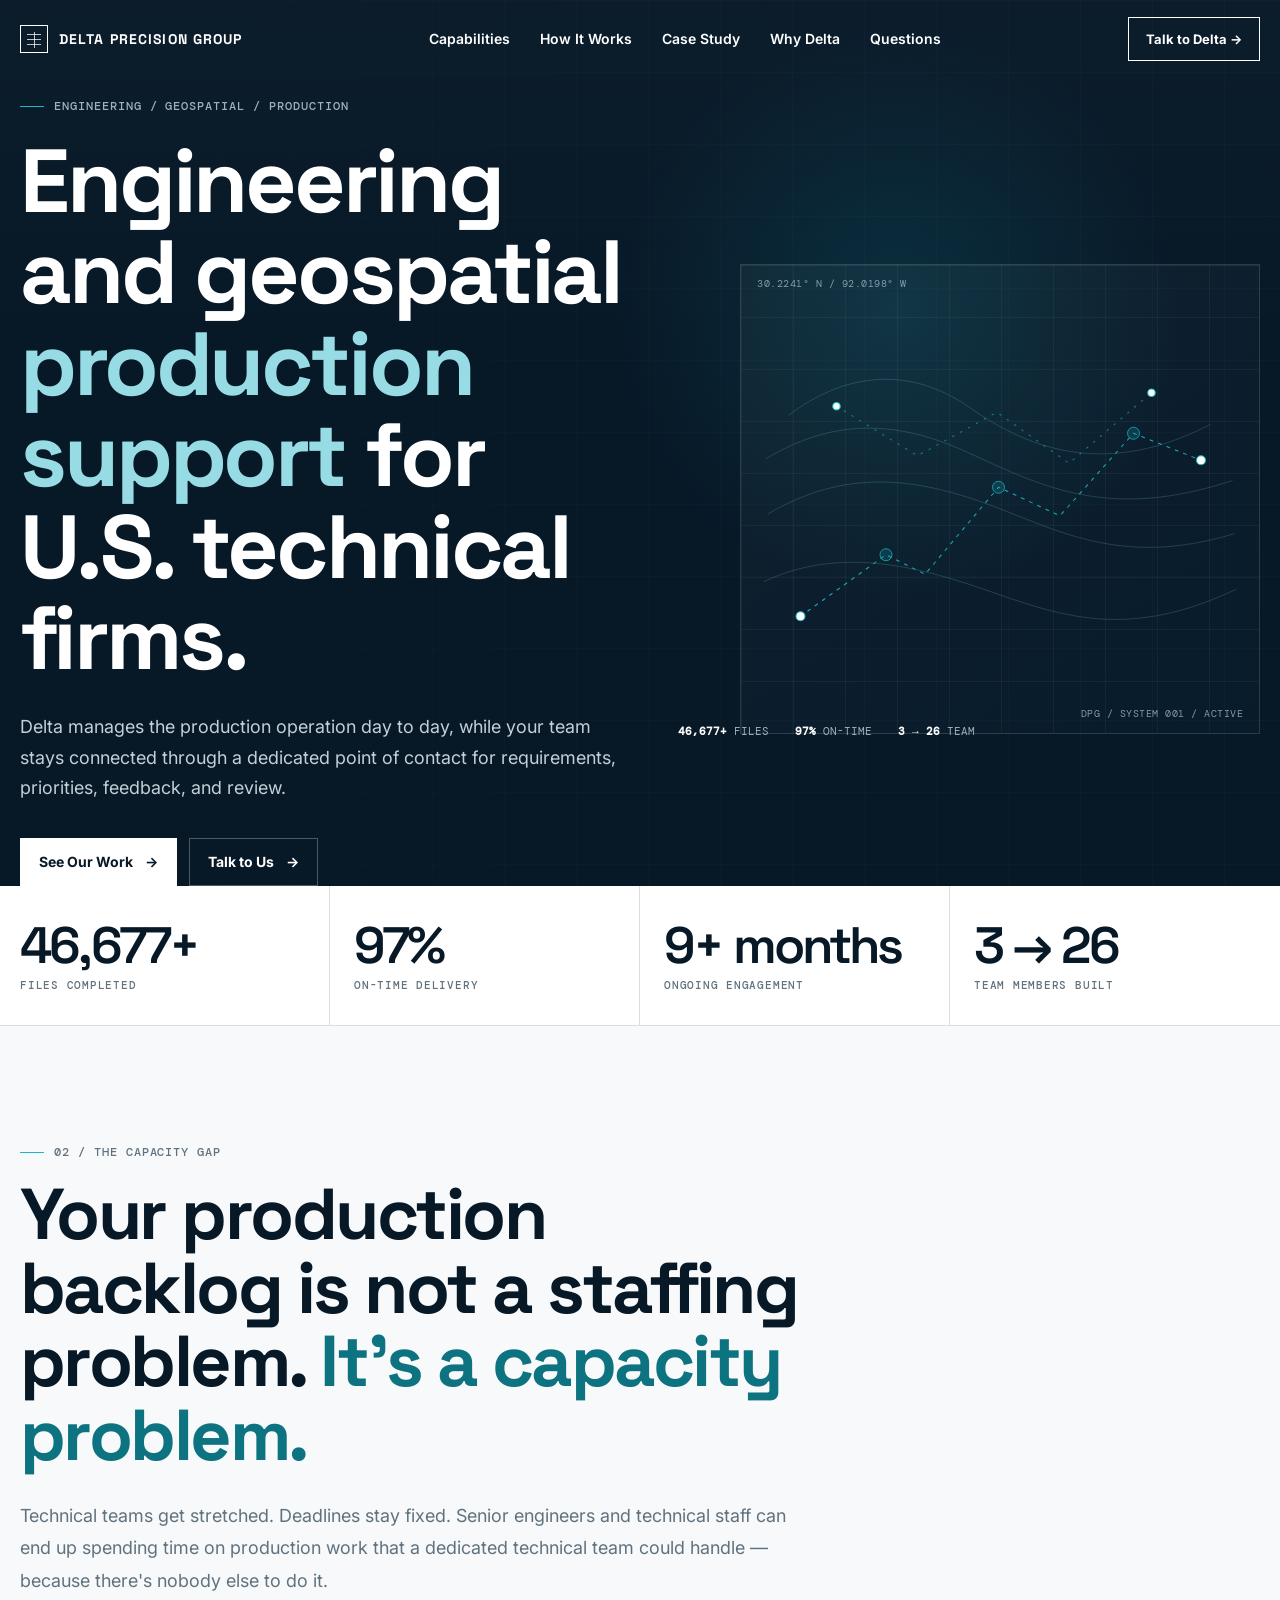
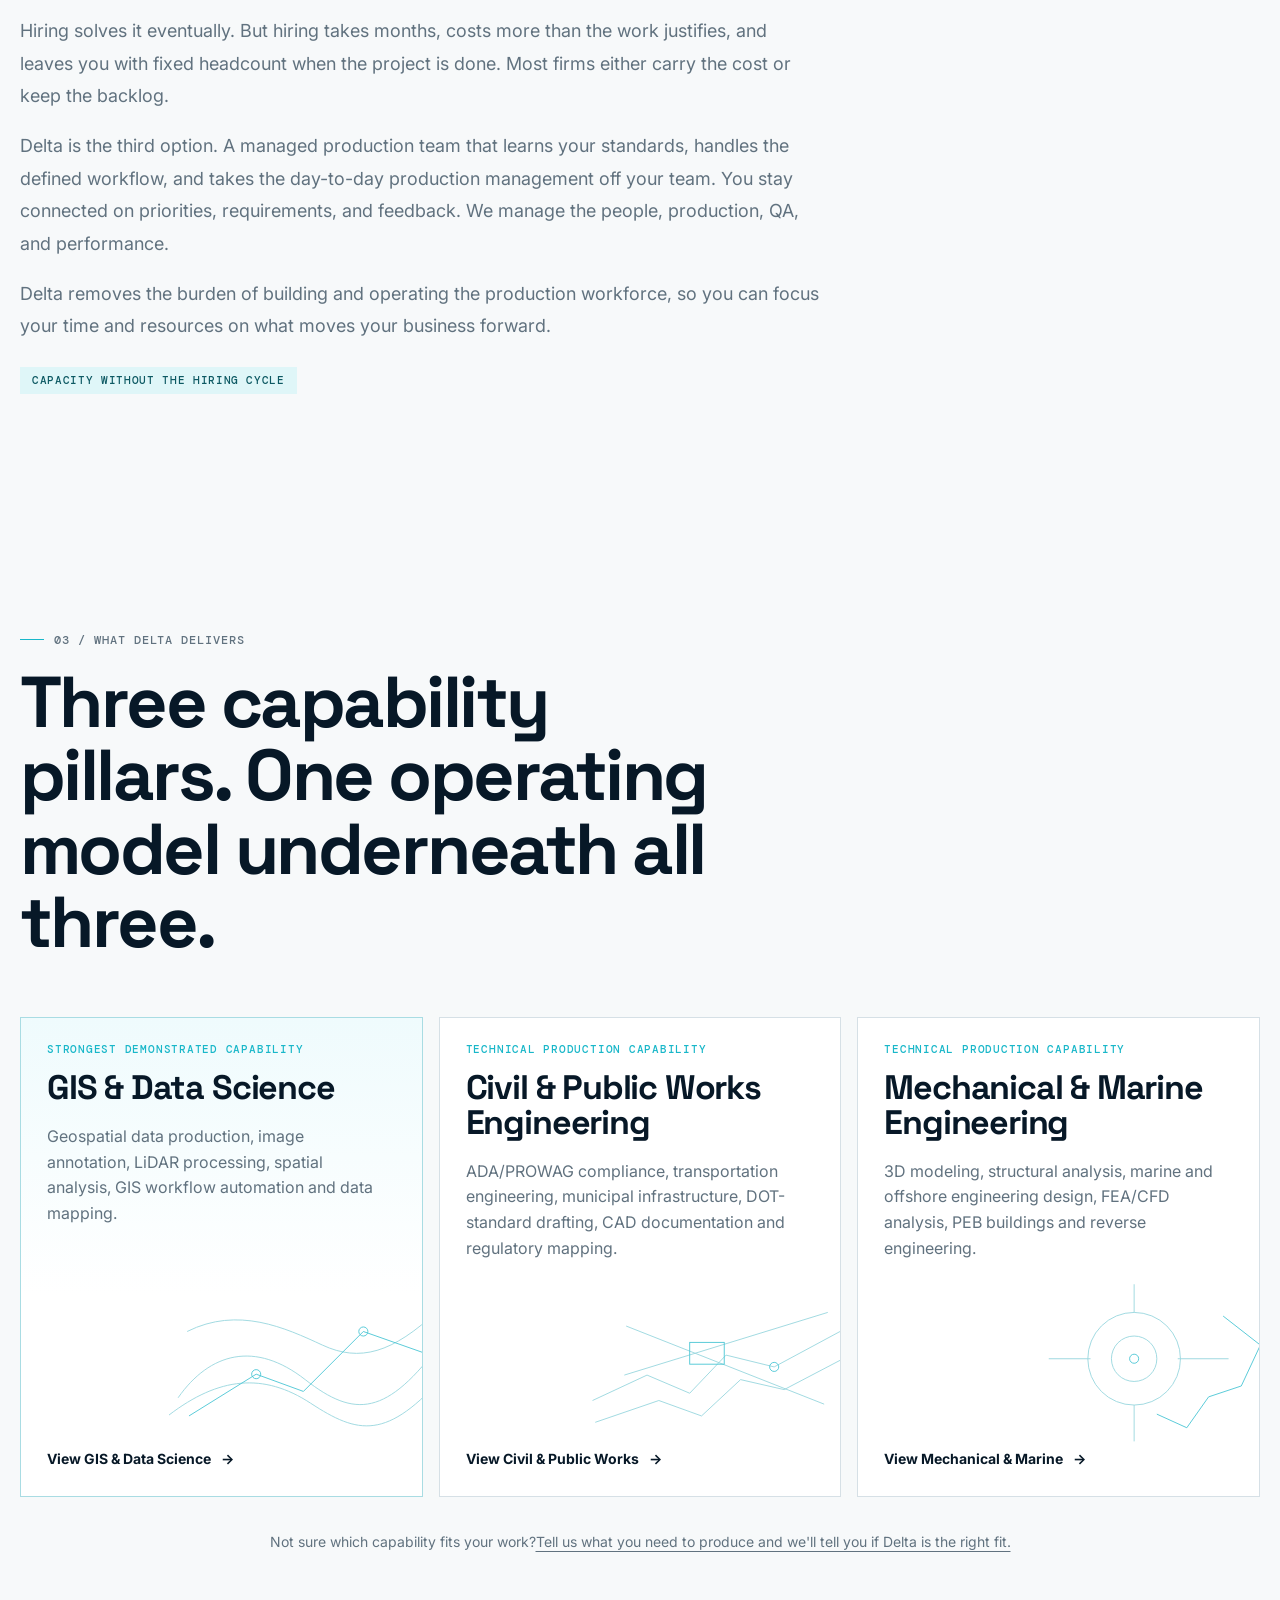
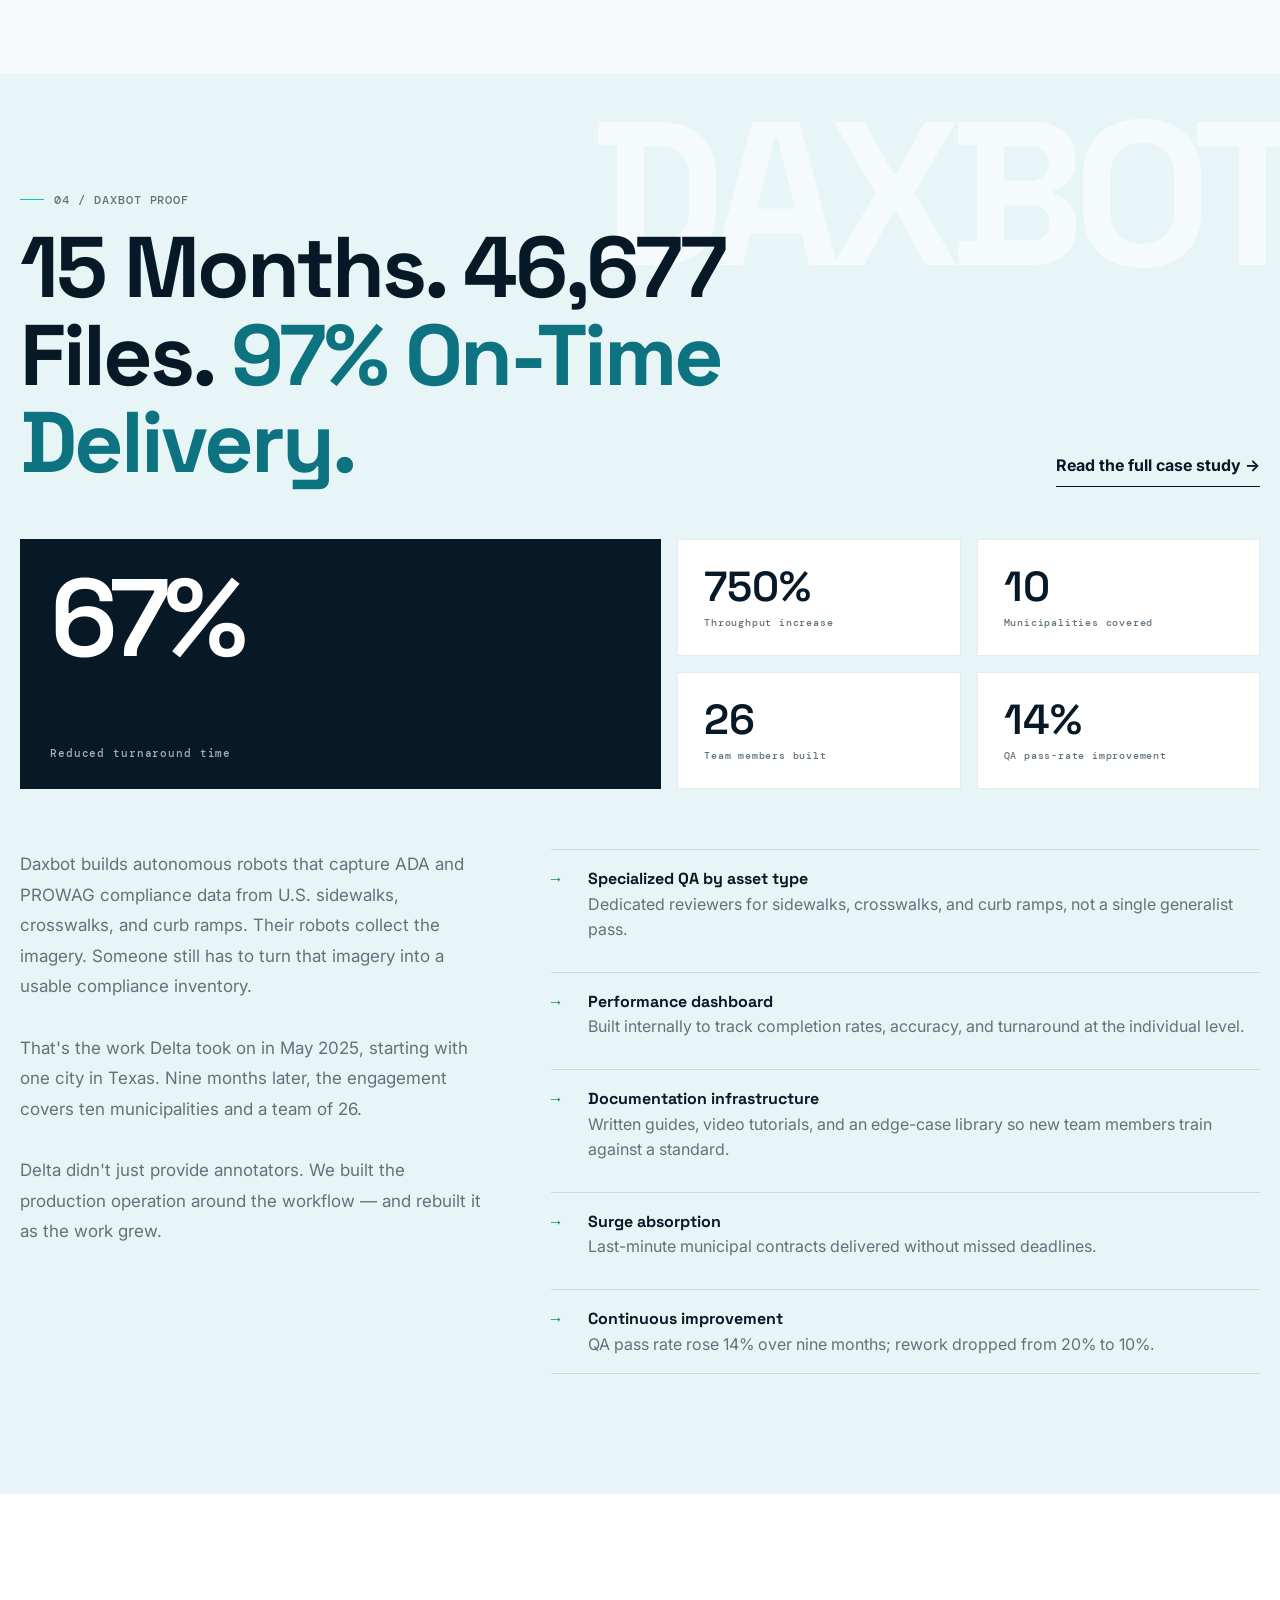
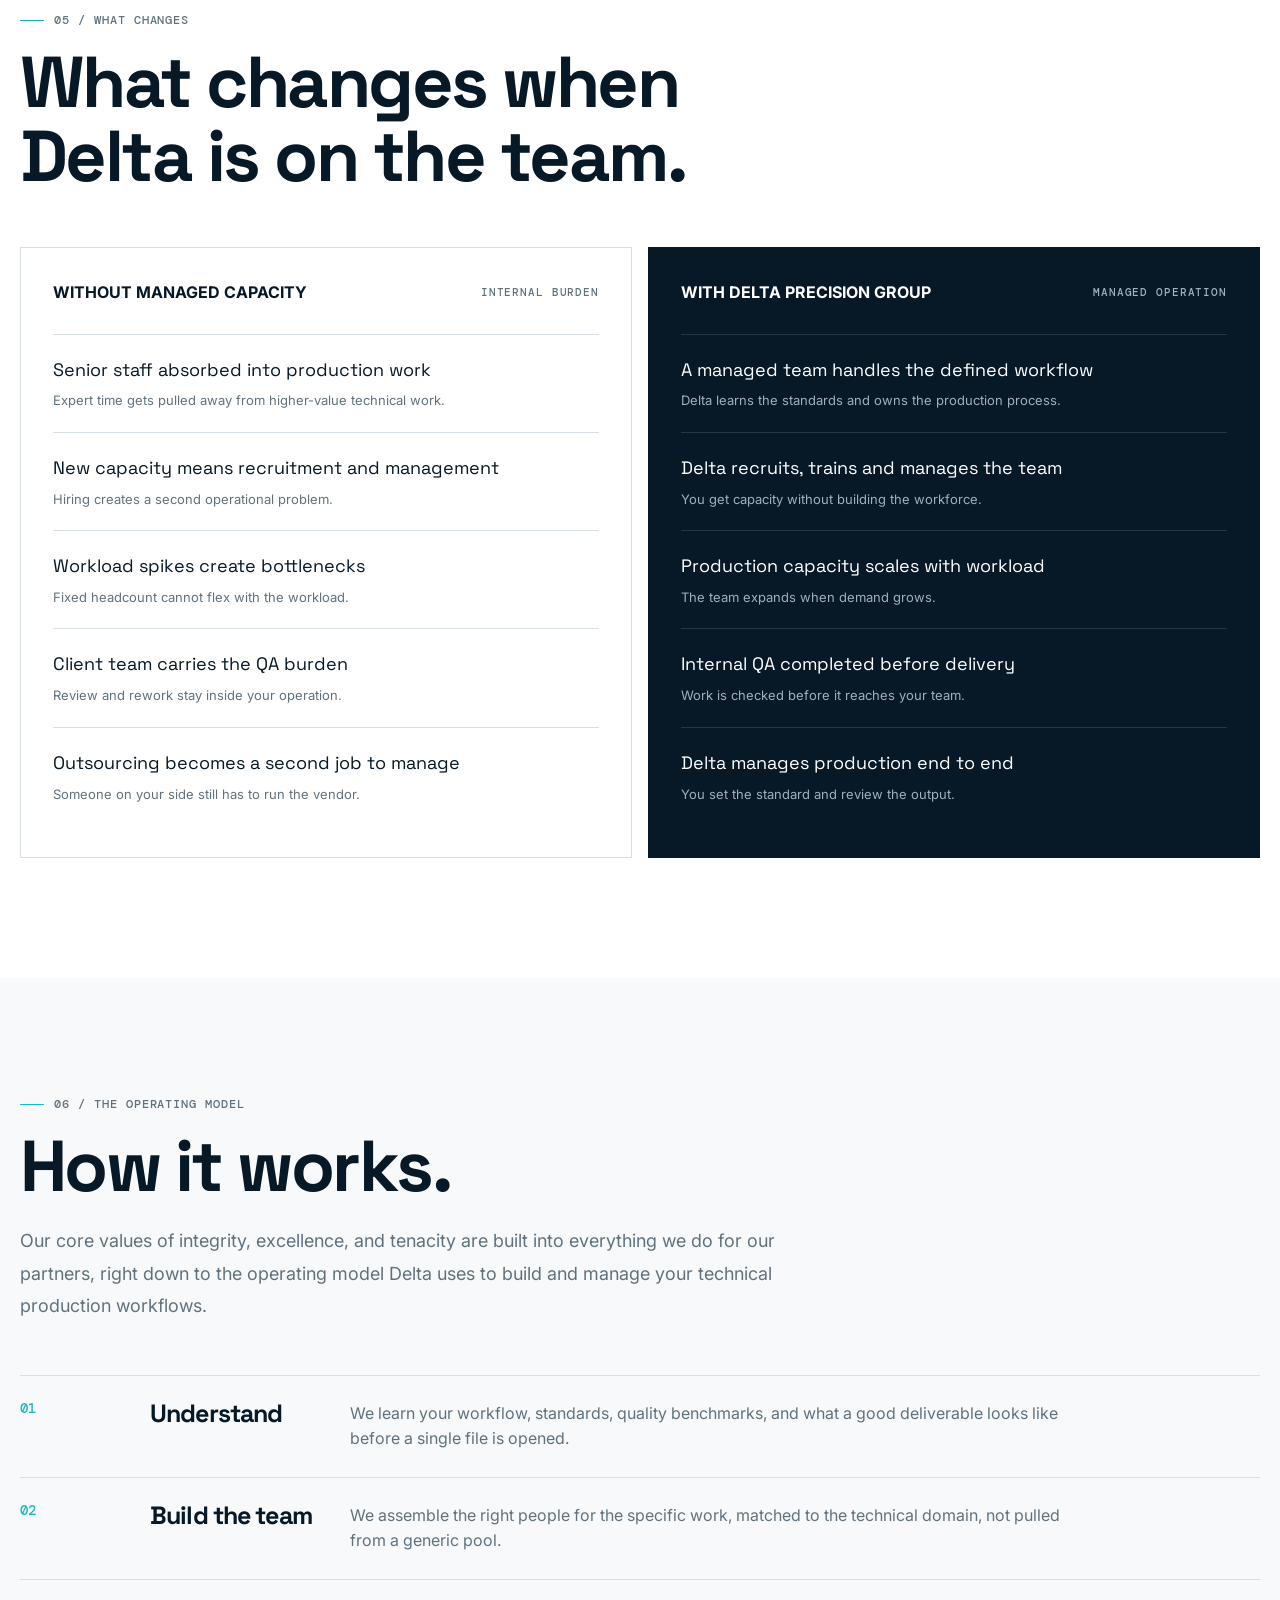
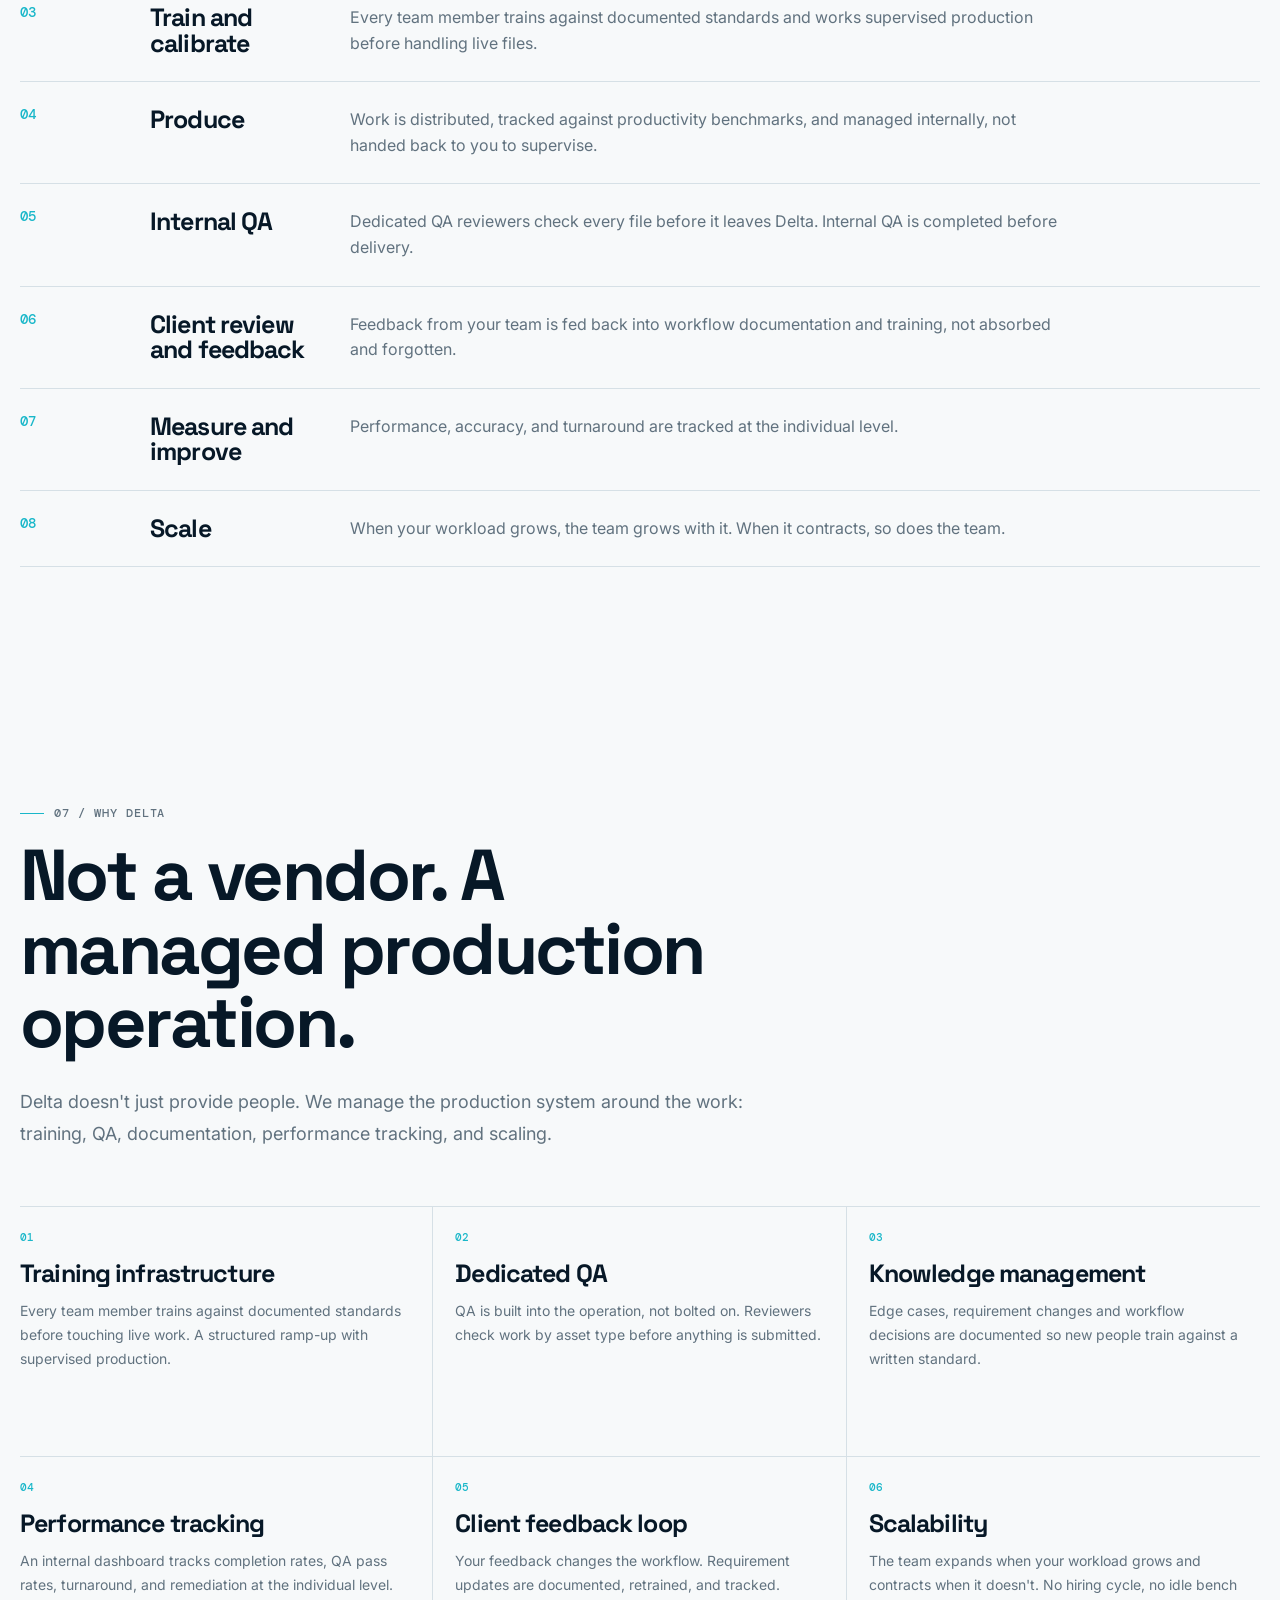
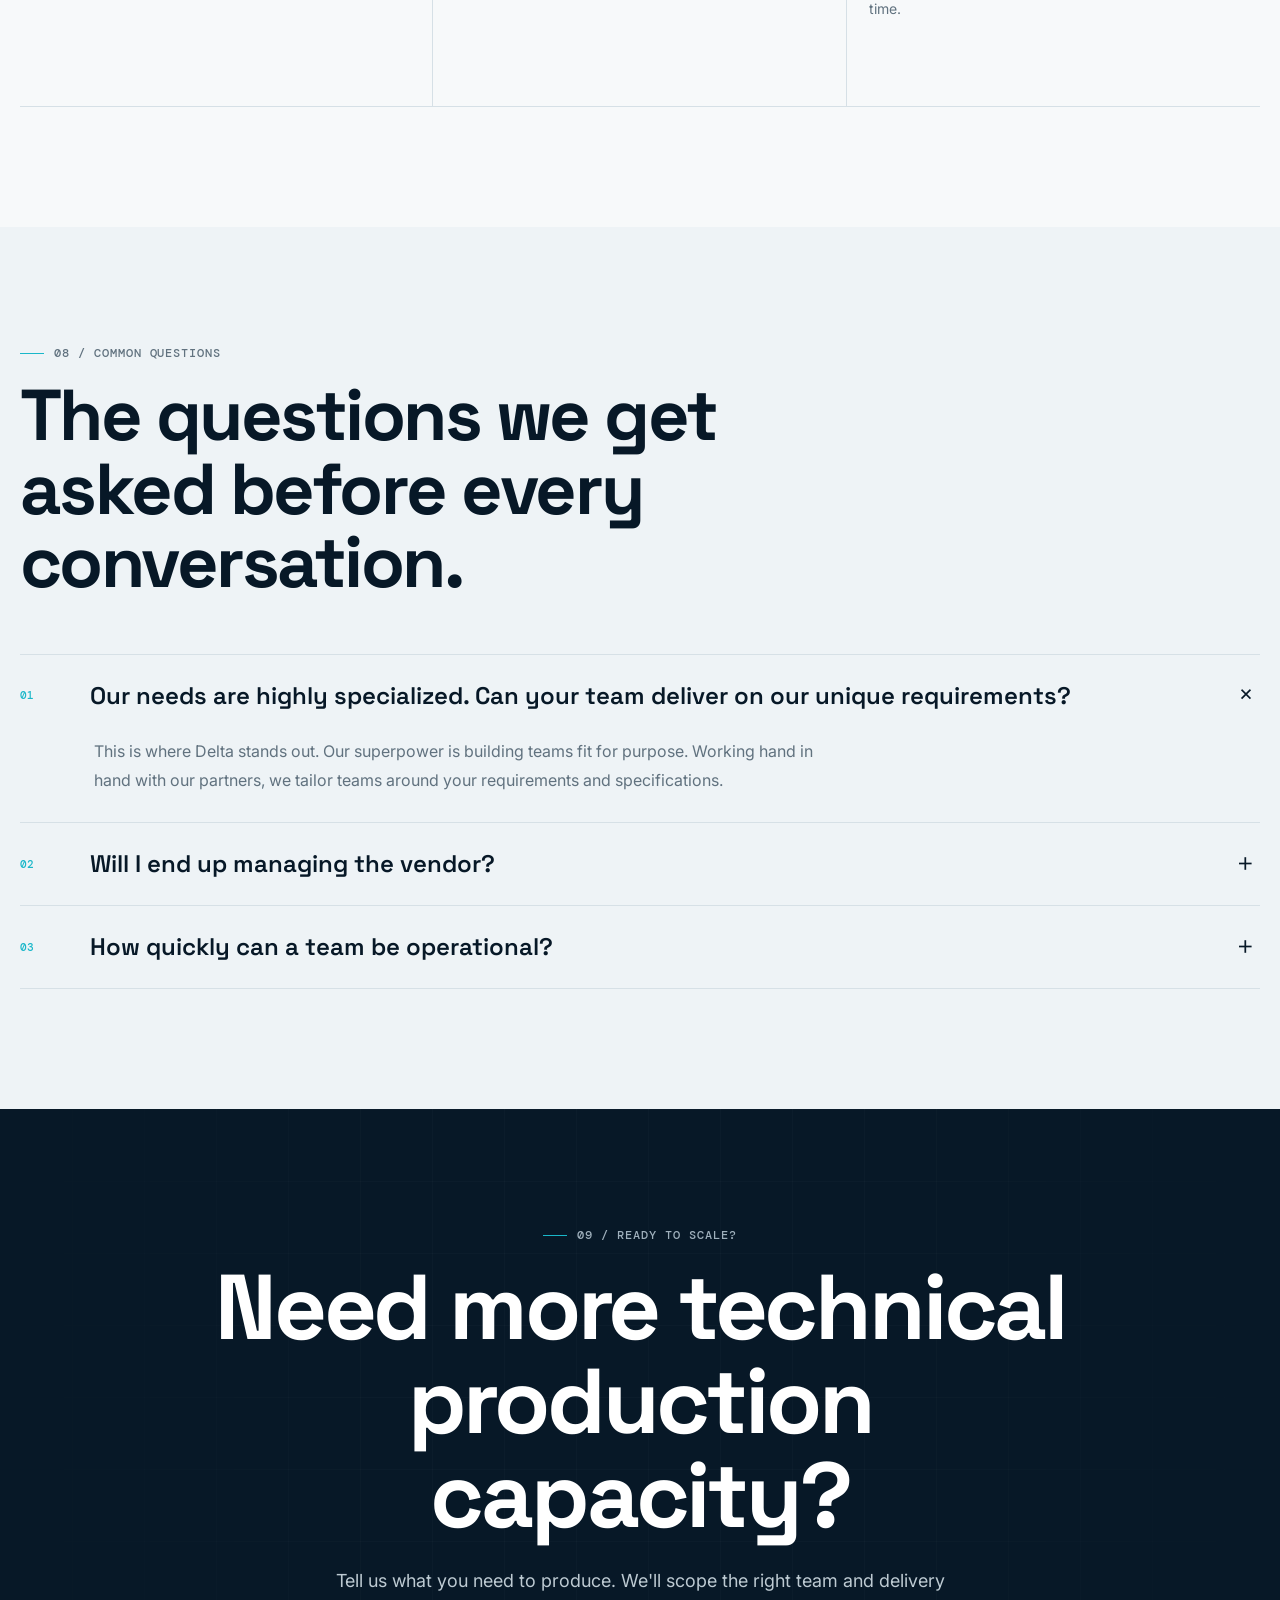
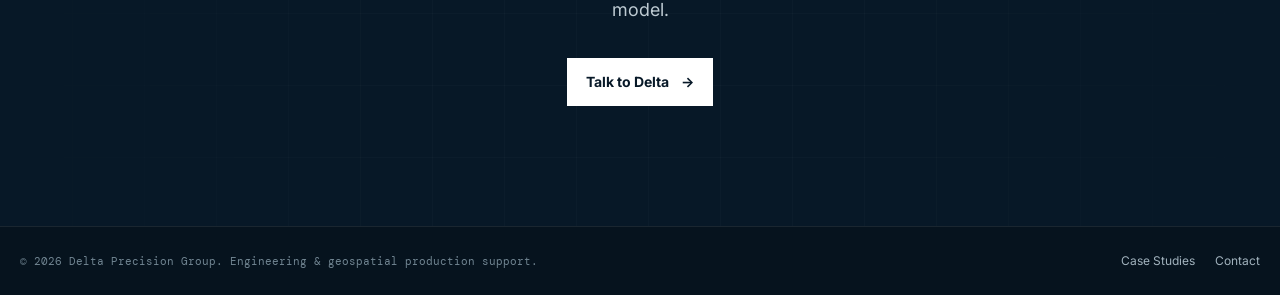
==== mockup3.html @ 3ed2634c "Rename mockup3 to mockup3.html" ====
<!DOCTYPE html>
<html lang="en">
<head>
  <meta charset="UTF-8" />
  <meta name="viewport" content="width=device-width, initial-scale=1.0" />
  <meta name="description" content="Delta Precision Group provides engineering and geospatial production support for U.S. technical firms." />
  <meta name="theme-color" content="#071827" />
  <title>Delta Precision Group | Engineering & Geospatial Production Support</title>

  <link rel="preconnect" href="https://fonts.googleapis.com" />
  <link rel="preconnect" href="https://fonts.gstatic.com" crossorigin />
  <link href="https://fonts.googleapis.com/css2?family=DM+Mono:wght@400;500&family=Inter:wght@400;500;600;700&family=Space+Grotesk:wght@500;600;700&display=swap" rel="stylesheet" />

  <style>
    :root{
      --ink:#071827;
      --ink-2:#0c2435;
      --paper:#f7f9fa;
      --mist:#eef3f6;
      --line:#d6e0e6;
      --muted:#61727f;
      --cyan:#19b7c9;
      --cyan-soft:#dff6f8;
      --orange:#e68a45;
      --white:#fff;
      --radius:18px;
      --max:1240px;
      --shadow:0 18px 45px rgba(7,24,39,.08);
    }

    *{box-sizing:border-box}
    html{scroll-behavior:smooth}
    body{
      margin:0;
      color:var(--ink);
      background:var(--paper);
      font-family:Inter,system-ui,sans-serif;
      line-height:1.6;
      -webkit-font-smoothing:antialiased;
    }
    a{color:inherit}
    img,svg{max-width:100%;display:block}
    button,a{font:inherit}
    :focus-visible{outline:2px solid var(--cyan);outline-offset:4px}

    .container{width:min(calc(100% - 40px), var(--max));margin-inline:auto}
    .eyebrow{
      display:flex;
      align-items:center;
      gap:10px;
      color:var(--muted);
      font:500 12px/1 "DM Mono",monospace;
      text-transform:uppercase;
      letter-spacing:.08em;
    }
    .eyebrow::before{
      content:"";
      width:24px;height:1px;background:var(--cyan);
    }
    h1,h2,h3,h4{
      margin:0;
      font-family:"Space Grotesk",Inter,sans-serif;
      letter-spacing:-.035em;
      line-height:1.02;
    }
    p{margin:0;color:var(--muted)}
    .mono{font-family:"DM Mono",monospace}

    /* NAV */
    .site-nav{
      position:fixed; inset:0 0 auto 0;
      z-index:50;
      transition:.3s ease;
      border-bottom:1px solid transparent;
      color:#fff;
    }
    .site-nav.scrolled{
      color:var(--ink);
      background:rgba(247,249,250,.86);
      backdrop-filter:blur(14px);
      border-color:rgba(214,224,230,.9);
    }
    .nav-inner{height:78px;display:flex;align-items:center;justify-content:space-between}
    .brand{
      display:flex;align-items:center;gap:11px;
      text-decoration:none;
      font:700 14px/1 "Space Grotesk",sans-serif;
      letter-spacing:.08em;
    }
    .brand-mark{
      width:28px;height:28px;border:1px solid currentColor;position:relative;overflow:hidden;
    }
    .brand-mark::before,.brand-mark::after{
      content:"";position:absolute;background:currentColor;opacity:.75;
    }
    .brand-mark::before{width:14px;height:1px;left:6px;top:8px;box-shadow:0 5px 0 currentColor,0 10px 0 currentColor}
    .brand-mark::after{width:1px;height:16px;left:13px;top:6px}
    .nav-links{display:flex;align-items:center;gap:30px}
    .nav-links a{
      text-decoration:none;font-size:14px;font-weight:600;color:inherit;position:relative;
    }
    .nav-links a::after{
      content:"";position:absolute;left:0;right:100%;bottom:-7px;height:1px;background:var(--cyan);transition:.25s ease;
    }
    .nav-links a:hover::after{right:0}
    .nav-cta{
      padding:11px 17px;border:1px solid currentColor;text-decoration:none;
      font-size:13px;font-weight:700;transition:.25s ease;
    }
    .nav-cta:hover{background:var(--ink);color:#fff;border-color:var(--ink)}
    .site-nav:not(.scrolled) .nav-cta:hover{background:#fff;color:var(--ink);border-color:#fff}
    .nav-toggle{display:none;background:none;border:0;color:inherit}

    /* HERO */
    .hero{
      position:relative;overflow:hidden;
      min-height:820px;
      background:var(--ink);
      color:#fff;
      display:flex;align-items:center;
    }
    .hero::before{
      content:"";
      position:absolute;inset:0;
      background:
        radial-gradient(circle at 70% 35%, rgba(25,183,201,.14), transparent 27%),
        linear-gradient(180deg,rgba(255,255,255,.02),transparent 40%);
      pointer-events:none;
    }
    .hero-grid{
      position:absolute;inset:0;
      background-image:
        linear-gradient(rgba(255,255,255,.045) 1px, transparent 1px),
        linear-gradient(90deg,rgba(255,255,255,.045) 1px, transparent 1px);
      background-size:72px 72px;
      mask-image:linear-gradient(to right, transparent 0, rgba(0,0,0,.85) 48%, #000 100%);
      opacity:.42;
    }
    .hero-inner{
      position:relative;z-index:2;
      display:grid;grid-template-columns:1.03fr .97fr;
      gap:40px;align-items:center;
      padding-top:100px;
    }
    .hero-copy{max-width:740px}
    .hero .eyebrow{color:#9fb0bc}
    .hero h1{
      margin-top:24px;
      font-size:clamp(52px,7vw,94px);
      max-width:780px;
    }
    .hero h1 span{color:#97dce4}
    .hero-sub{
      margin-top:28px;
      max-width:640px;
      color:#c3d0d8;
      font-size:18px;
      line-height:1.7;
    }
    .actions{display:flex;gap:12px;margin-top:34px;flex-wrap:wrap}
    .btn{
      display:inline-flex;align-items:center;gap:12px;
      min-height:48px;padding:0 18px;
      text-decoration:none;font-size:14px;font-weight:700;
      border:1px solid rgba(255,255,255,.28);
      transition:.25s ease;
    }
    .btn-primary{background:#fff;color:var(--ink);border-color:#fff}
    .btn-primary:hover{background:var(--cyan-soft);border-color:var(--cyan-soft)}
    .btn-secondary{color:#fff}
    .btn-secondary:hover{border-color:var(--cyan);color:#9fe6ec}
    .hero-visual{position:relative;min-height:520px}
    .hero-visual .panel{
      position:absolute;right:0;top:6%;width:min(100%,520px);height:470px;
      border:1px solid rgba(255,255,255,.13);
      background:linear-gradient(145deg,rgba(255,255,255,.035),rgba(25,183,201,.025));
      box-shadow:inset 0 1px 0 rgba(255,255,255,.04);
      overflow:hidden;
    }
    .hero-visual .panel::before{
      content:"";
      position:absolute;inset:0;
      background:
        linear-gradient(rgba(255,255,255,.045) 1px, transparent 1px),
        linear-gradient(90deg,rgba(255,255,255,.045) 1px, transparent 1px);
      background-size:52px 52px;
    }
    .coord{
      position:absolute;color:#8fa8b7;font:400 10px/1 "DM Mono",monospace;letter-spacing:.05em;
      opacity:.9;
    }
    .c1{left:16px;top:14px}.c2{right:16px;bottom:14px}
    .network{position:absolute;inset:54px 34px 40px}
    .network svg{width:100%;height:100%;overflow:visible}
    .network .route{
      stroke:var(--cyan);stroke-width:1.4;fill:none;stroke-linecap:round;stroke-linejoin:round;
      stroke-dasharray:4 8;opacity:.9;animation:dash 18s linear infinite;
    }
    .network .contour{stroke:rgba(150,223,229,.24);stroke-width:1;fill:none}
    .network .point{fill:#fff;stroke:var(--cyan);stroke-width:1.5}
    .network .pulse{fill:rgba(25,183,201,.18);stroke:var(--cyan);stroke-width:1;animation:pulse 3s infinite}
    .hero-meta{
      position:absolute;left:0;bottom:16px;
      display:flex;gap:26px;align-items:center;
      color:#9fb0bc;font:400 11px/1 "DM Mono",monospace;
    }
    .hero-meta strong{color:#fff}
    @keyframes dash{to{stroke-dashoffset:-220}}
    @keyframes pulse{0%,100%{r:7;opacity:.55}50%{r:15;opacity:.15}}

    /* STATS */
    .proof{background:#fff;border-bottom:1px solid var(--line)}
    .proof-grid{display:grid;grid-template-columns:repeat(4,1fr)}
    .stat{padding:34px 22px 34px 0;border-right:1px solid var(--line)}
    .stat+ .stat{padding-left:24px}
    .stat:last-child{border-right:0}
    .stat .value{font:600 clamp(36px,4vw,58px)/1 "Space Grotesk",sans-serif;letter-spacing:-.055em}
    .stat .label{margin-top:9px;font:500 11px/1 "DM Mono",monospace;color:var(--muted);letter-spacing:.07em;text-transform:uppercase}

    /* STANDARD SECTIONS */
    section.block{padding:120px 0}
    .section-head{max-width:780px}
    .section-head h2{font-size:clamp(44px,6vw,72px);margin-top:20px}
    .body-copy{max-width:800px;margin-top:28px;display:grid;gap:18px;font-size:18px;line-height:1.8}

    /* PROBLEM */
    .problem .accent{
      display:inline-block;margin-top:24px;
      padding:8px 12px;background:var(--cyan-soft);color:#0d5963;
      font:500 11px/1 "DM Mono",monospace;text-transform:uppercase;letter-spacing:.06em;
    }

    /* CAPABILITIES */
    .cap-head{display:flex;justify-content:space-between;gap:24px;align-items:end}
    .cap-head .section-head{max-width:740px}
    .cap-grid{display:grid;grid-template-columns:repeat(3,1fr);gap:16px;margin-top:58px}
    .cap-card{
      position:relative;min-height:480px;padding:26px;
      background:#fff;border:1px solid var(--line);
      display:flex;flex-direction:column;overflow:hidden;transition:.35s ease;
    }
    .cap-card::before{
      content:"";position:absolute;inset:auto 0 0 0;height:2px;background:transparent;transition:.3s ease;
    }
    .cap-card:hover{transform:translateY(-5px);box-shadow:var(--shadow);border-color:#c4d4dc}
    .cap-card:hover::before{background:var(--cyan)}
    .cap-card.featured{
      background:linear-gradient(180deg,#effbfd,#fff 58%);
      border-color:#a9dce3;
    }
    .card-kicker{font:500 11px/1 "DM Mono",monospace;color:var(--cyan);letter-spacing:.07em;text-transform:uppercase}
    .cap-card h3{font-size:34px;margin-top:16px;max-width:330px}
    .cap-card p{margin-top:18px;max-width:340px}
    .cap-link{margin-top:auto;display:inline-flex;gap:10px;align-items:center;text-decoration:none;font-weight:700;font-size:14px}
    .cap-link span{transition:.2s}.cap-link:hover span{transform:translateX(5px)}
    .cap-art{
      position:absolute;right:-20px;bottom:40px;width:68%;height:180px;opacity:.78;
    }
    .cap-art svg{width:100%;height:100%}
    .cap-art path,.cap-art line,.cap-art polyline,.cap-art rect,.cap-art circle{
      fill:none;stroke:#7cccd5;stroke-width:1;
    }
    .cap-art .solid{stroke:#19b7c9}
    .cap-foot{margin-top:34px;display:flex;justify-content:center;color:var(--muted);font-size:14px}
    .cap-foot a{text-decoration:underline;text-underline-offset:4px}

    /* CASE STUDY */
    .case{
      background:#e8f5f7;
      position:relative;overflow:hidden;
    }
    .case::after{
      content:"DAXBOT";
      position:absolute;right:-20px;top:18px;
      font:700 clamp(90px,16vw,240px)/1 "Space Grotesk",sans-serif;
      color:rgba(255,255,255,.58);
      letter-spacing:-.06em;pointer-events:none;
    }
    .case-inner{position:relative;z-index:1}
    .case-top{display:flex;justify-content:space-between;gap:36px;align-items:end}
    .case-title{max-width:860px}
    .case-title h2{font-size:clamp(48px,7vw,86px);margin-top:18px}
    .case-title h2 span{color:#0e7380}
    .case-link{
      flex:0 0 auto;text-decoration:none;font-weight:700;
      border-bottom:1px solid var(--ink);padding-bottom:7px;
    }
    .metrics{display:grid;grid-template-columns:1.1fr 1fr;gap:16px;margin-top:52px}
    .metric-large{
      padding:30px;background:var(--ink);color:#fff;min-height:250px;
      display:flex;flex-direction:column;justify-content:space-between;
    }
    .metric-large .number{font:600 clamp(64px,9vw,110px)/.9 "Space Grotesk",sans-serif;letter-spacing:-.06em}
    .metric-large .label{font:500 11px/1 "DM Mono",monospace;color:#9fb0bc;letter-spacing:.08em}
    .metric-side{display:grid;grid-template-columns:1fr 1fr;gap:16px}
    .small-metric{
      background:#fff;border:1px solid rgba(7,24,39,.09);padding:26px;
      min-height:117px;display:flex;flex-direction:column;justify-content:space-between;
    }
    .small-metric .n{font:600 42px/1 "Space Grotesk",sans-serif}
    .small-metric .l{font:500 10px/1.2 "DM Mono",monospace;color:var(--muted);letter-spacing:.08em}
    .case-content{display:grid;grid-template-columns:.8fr 1.2fr;gap:58px;margin-top:60px}
    .case-content .story{font-size:17px;line-height:1.8}
    .proof-list{display:grid;gap:13px}
    .proof-row{
      display:grid;grid-template-columns:24px 1fr;gap:13px;
      padding:16px 0;border-top:1px solid rgba(7,24,39,.12);
    }
    .proof-row:last-child{border-bottom:1px solid rgba(7,24,39,.12)}
    .proof-row .arrow{font-family:"DM Mono",monospace;color:#0e7380}
    .proof-row strong{font-family:"Space Grotesk",sans-serif;font-size:16px}

    /* BEFORE AFTER */
    .compare{background:#fff}
    .compare-grid{display:grid;grid-template-columns:1fr 1fr;gap:16px;margin-top:54px}
    .compare-card{padding:32px;border:1px solid var(--line);min-height:520px}
    .compare-card.dark{background:var(--ink);color:#fff;border-color:var(--ink)}
    .compare-card .head{display:flex;justify-content:space-between;align-items:center;margin-bottom:28px}
    .compare-card .tag{font:500 11px/1 "DM Mono",monospace;text-transform:uppercase;letter-spacing:.08em;color:var(--muted)}
    .compare-card.dark .tag{color:#9fb0bc}
    .compare-item{
      padding:21px 0;border-top:1px solid var(--line);font-family:"Space Grotesk",sans-serif;font-size:18px;
    }
    .compare-card.dark .compare-item{border-color:rgba(255,255,255,.13)}
    .compare-item span{display:block;margin-top:7px;color:var(--muted);font:400 13px/1.5 Inter,sans-serif}
    .compare-card.dark .compare-item span{color:#9fb0bc}

    /* HOW */
    .steps-wrap{margin-top:52px;border-top:1px solid var(--line)}
    .step{
      display:grid;grid-template-columns:110px 180px 1fr;gap:20px;
      padding:25px 0;border-bottom:1px solid var(--line);align-items:start;
    }
    .step .num{font:500 14px/1 "DM Mono",monospace;color:var(--cyan)}
    .step h3{font-size:25px}
    .step p{max-width:720px}

    /* WHY */
    .why-head{display:flex;justify-content:space-between;align-items:end;gap:40px}
    .why-intro{max-width:740px;margin-top:26px;font-size:18px;line-height:1.8}
    .why-grid{display:grid;grid-template-columns:repeat(3,1fr);border-top:1px solid var(--line);margin-top:56px}
    .why-card{
      min-height:250px;padding:25px 22px 28px 0;border-right:1px solid var(--line);border-bottom:1px solid var(--line);
    }
    .why-card:nth-child(3n+2),.why-card:nth-child(3n+3){padding-left:22px}
    .why-card:nth-child(3n){border-right:0}
    .why-index{font:500 11px/1 "DM Mono",monospace;color:var(--cyan)}
    .why-card h3{font-size:25px;margin-top:18px}
    .why-card p{margin-top:12px;font-size:14px;line-height:1.7}

    /* FAQ */
    .faq{background:var(--mist)}
    .faq-grid{margin-top:54px;border-top:1px solid var(--line)}
    .faq-item{border-bottom:1px solid var(--line)}
    .faq-button{
      width:100%;border:0;background:none;padding:26px 0;text-align:left;
      display:grid;grid-template-columns:50px 1fr 24px;gap:20px;align-items:center;
      cursor:pointer;color:var(--ink);
    }
    .faq-button .qnum{font:500 11px/1 "DM Mono",monospace;color:var(--cyan)}
    .faq-button strong{font:600 24px/1.25 "Space Grotesk",sans-serif}
    .faq-icon{font:300 30px/1 "Space Grotesk",sans-serif;transition:.25s}
    .faq-answer{max-height:0;overflow:hidden;transition:max-height .35s ease}
    .faq-answer p{max-width:900px;padding:0 74px 28px;font-size:16px;line-height:1.8}
    .faq-item.open .faq-answer{max-height:240px}
    .faq-item.open .faq-icon{transform:rotate(45deg)}

    /* CTA */
    .final-cta{background:var(--ink);color:#fff;position:relative;overflow:hidden}
    .final-cta::before{
      content:"";position:absolute;inset:0;
      background:
        linear-gradient(rgba(255,255,255,.035) 1px, transparent 1px),
        linear-gradient(90deg,rgba(255,255,255,.035) 1px, transparent 1px);
      background-size:72px 72px;
      mask-image:linear-gradient(to right,transparent,#000 30%,#000 70%,transparent);
      opacity:.55;
    }
    .cta-inner{position:relative;z-index:1;text-align:center;max-width:860px;margin-inline:auto}
    .cta-inner .eyebrow{justify-content:center;color:#9fb0bc}
    .cta-inner h2{font-size:clamp(52px,8vw,92px);margin-top:20px}
    .cta-inner p{max-width:640px;margin:24px auto 0;color:#bdcad2;font-size:18px}
    .cta-inner .actions{justify-content:center}

    footer{background:#06131e;color:#8ea0ad;padding:24px 0;border-top:1px solid rgba(255,255,255,.08)}
    .footer-inner{display:flex;justify-content:space-between;gap:20px;align-items:center}
    .footer-inner p{font:400 11px/1.5 "DM Mono",monospace;color:#718592}
    .footer-links{display:flex;gap:20px}
    .footer-links a{font-size:12px;text-decoration:none;color:#a1b2bd}

    /* RESPONSIVE */
    @media (max-width: 1050px){
      .hero-inner{grid-template-columns:1fr}
      .hero-visual{min-height:440px;margin-top:-10px}
      .hero-copy{max-width:820px}
      .cap-grid{grid-template-columns:1fr 1fr}
      .cap-card:last-child{grid-column:1/-1}
      .why-grid{grid-template-columns:1fr 1fr}
      .why-card:nth-child(3n){border-right:1px solid var(--line)}
      .why-card:nth-child(2n){border-right:0}
      .why-card:nth-child(3n+2),.why-card:nth-child(3n+3){padding-left:22px}
      .why-card:nth-child(2n+1){padding-left:0}
    }

    @media (max-width: 820px){
      .container{width:min(calc(100% - 28px),var(--max))}
      .nav-links,.nav-cta{display:none}
      .nav-toggle{display:block}
      .hero{min-height:auto;padding-bottom:80px}
      .hero-inner{padding-top:140px}
      .hero-visual{min-height:360px}
      .hero-visual .panel{height:330px}
      .proof-grid{grid-template-columns:1fr 1fr}
      .stat{border-bottom:1px solid var(--line)}
      .stat:nth-child(2){border-right:0}
      .stat:nth-child(3){padding-left:0}
      section.block{padding:84px 0}
      .cap-grid,.compare-grid,.case-content,.metrics{grid-template-columns:1fr}
      .cap-card:last-child{grid-column:auto}
      .metric-side{grid-template-columns:1fr 1fr}
      .step{grid-template-columns:50px 1fr}
      .step p{grid-column:2}
      .why-grid{grid-template-columns:1fr}
      .why-card,.why-card:nth-child(3n),.why-card:nth-child(2n){border-right:0;padding-left:0!important}
      .faq-button{grid-template-columns:34px 1fr 24px}
      .faq-answer p{padding-left:54px}
    }

    @media (max-width: 560px){
      .hero h1{font-size:48px}
      .hero-sub{font-size:16px}
      .hero-visual{min-height:300px}
      .hero-visual .panel{height:280px}
      .hero-meta{gap:13px;flex-wrap:wrap}
      .proof-grid{grid-template-columns:1fr}
      .stat,.stat+ .stat{padding:23px 0;border-right:0}
      .cap-card{min-height:410px}
      .case-title h2,.section-head h2,.cta-inner h2{font-size:46px}
      .case::after{font-size:90px}
      .metric-side{grid-template-columns:1fr}
      .compare-card{min-height:auto}
      .step{grid-template-columns:44px 1fr}
      .step p{grid-column:2}
      .faq-button strong{font-size:19px}
      .faq-answer p{padding-left:44px}
      .footer-inner{align-items:flex-start;flex-direction:column}
    }
  </style>
</head>

<body>
  <header class="site-nav" id="siteNav">
    <div class="container nav-inner">
      <a href="/" class="brand" aria-label="Delta Precision Group home">
        <span class="brand-mark" aria-hidden="true"></span>
        <span>DELTA PRECISION GROUP</span>
      </a>

      <nav class="nav-links" aria-label="Primary navigation">
        <a href="#capabilities">Capabilities</a>
        <a href="#how-it-works">How It Works</a>
        <a href="#case-study">Case Study</a>
        <a href="#why-delta">Why Delta</a>
        <a href="#faq">Questions</a>
      </nav>

      <a class="nav-cta" href="/contact/">Talk to Delta <span aria-hidden="true">→</span></a>
      <button class="nav-toggle" type="button" aria-label="Toggle menu" aria-expanded="false">MENU</button>
    </div>
  </header>

  <main>
    <section class="hero" aria-labelledby="hero-heading">
      <div class="hero-grid" aria-hidden="true"></div>
      <div class="container hero-inner">
        <div class="hero-copy">
          <div class="eyebrow">Engineering / Geospatial / Production</div>
          <h1 id="hero-heading">Engineering and geospatial <span>production support</span> for U.S. technical firms.</h1>
          <p class="hero-sub">
            Delta manages the production operation day to day, while your team stays connected through a dedicated point of contact for requirements, priorities, feedback, and review.
          </p>
          <div class="actions">
            <a class="btn btn-primary" href="/case-studies/">See Our Work <span aria-hidden="true">→</span></a>
            <a class="btn btn-secondary" href="/contact/">Talk to Us <span aria-hidden="true">→</span></a>
          </div>
        </div>

        <div class="hero-visual" aria-hidden="true">
          <div class="panel">
            <span class="coord c1">30.2241° N / 92.0198° W</span>
            <span class="coord c2">DPG / SYSTEM 001 / ACTIVE</span>
            <div class="network">
              <svg viewBox="0 0 600 470" role="presentation">
                <path class="contour" d="M18 114 C95 56, 180 48, 260 104 S442 198, 581 126" />
                <path class="contour" d="M-12 172 C75 120, 158 118, 258 164 S446 255, 610 201" />
                <path class="contour" d="M-10 246 C94 184, 188 198, 282 232 S460 318, 612 272" />
                <path class="contour" d="M-15 336 C90 286, 198 318, 290 350 S472 414, 615 346" />
                <path class="route" d="M34 382 L148 300 L200 326 L298 210 L380 248 L478 138 L568 174" />
                <path class="route" d="M82 102 L190 168 L296 110 L392 178 L502 84" style="stroke-dasharray:2 10;opacity:.6" />
                <circle class="pulse" cx="148" cy="300" r="8"></circle>
                <circle class="pulse" cx="298" cy="210" r="8"></circle>
                <circle class="pulse" cx="478" cy="138" r="8"></circle>
                <circle class="point" cx="34" cy="382" r="6"></circle>
                <circle class="point" cx="568" cy="174" r="6"></circle>
                <circle class="point" cx="82" cy="102" r="5"></circle>
                <circle class="point" cx="502" cy="84" r="5"></circle>
              </svg>
            </div>
          </div>
          <div class="hero-meta">
            <span><strong>46,677+</strong> FILES</span>
            <span><strong>97%</strong> ON-TIME</span>
            <span><strong>3 → 26</strong> TEAM</span>
          </div>
        </div>
      </div>
    </section>

    <section class="proof" aria-labelledby="proof-heading">
      <div class="container proof-grid">
        <h2 id="proof-heading" style="position:absolute;left:-9999px;">Delta production performance</h2>
        <div class="stat"><div class="value">46,677+</div><div class="label">Files completed</div></div>
        <div class="stat"><div class="value">97%</div><div class="label">On-time delivery</div></div>
        <div class="stat"><div class="value">9+ months</div><div class="label">Ongoing engagement</div></div>
        <div class="stat"><div class="value">3 → 26</div><div class="label">Team members built</div></div>
      </div>
    </section>

    <section class="block problem" aria-labelledby="problem-heading">
      <div class="container">
        <div class="section-head">
          <div class="eyebrow">02 / The Capacity Gap</div>
          <h2 id="problem-heading">Your production backlog is not a staffing problem. <span style="color:#0e7380;">It's a capacity problem.</span></h2>
        </div>
        <div class="body-copy">
          <p>Technical teams get stretched. Deadlines stay fixed. Senior engineers and technical staff can end up spending time on production work that a dedicated technical team could handle — because there's nobody else to do it.</p>
          <p>Hiring solves it eventually. But hiring takes months, costs more than the work justifies, and leaves you with fixed headcount when the project is done. Most firms either carry the cost or keep the backlog.</p>
          <p>Delta is the third option. A managed production team that learns your standards, handles the defined workflow, and takes the day-to-day production management off your team. You stay connected on priorities, requirements, and feedback. We manage the people, production, QA, and performance.</p>
          <p>Delta removes the burden of building and operating the production workforce, so you can focus your time and resources on what moves your business forward.</p>
        </div>
        <span class="accent">Capacity without the hiring cycle</span>
      </div>
    </section>

    <section class="block" id="capabilities" aria-labelledby="capabilities-heading">
      <div class="container">
        <div class="cap-head">
          <div class="section-head">
            <div class="eyebrow">03 / What Delta Delivers</div>
            <h2 id="capabilities-heading">Three capability pillars. One operating model underneath all three.</h2>
          </div>
        </div>

        <div class="cap-grid">
          <article class="cap-card featured">
            <div class="card-kicker">Strongest demonstrated capability</div>
            <h3>GIS &amp; Data Science</h3>
            <p>Geospatial data production, image annotation, LiDAR processing, spatial analysis, GIS workflow automation and data mapping.</p>
            <div class="cap-art" aria-hidden="true">
              <svg viewBox="0 0 300 180">
                <path d="M10 125 C45 75, 95 62, 150 105 S240 145, 300 64"/>
                <path d="M0 144 C55 102, 104 97, 156 131 S240 173, 305 98"/>
                <path d="M20 52 C76 24, 128 48, 169 67 S246 76, 296 29"/>
                <path class="solid" d="M22 145 L96 99 L148 118 L214 52 L282 76"/>
                <circle class="solid" cx="96" cy="99" r="5"/><circle class="solid" cx="214" cy="52" r="5"/>
              </svg>
            </div>
            <a class="cap-link" href="/gis-data-science/">View GIS &amp; Data Science <span aria-hidden="true">→</span></a>
          </article>

          <article class="cap-card">
            <div class="card-kicker">Technical production capability</div>
            <h3>Civil &amp; Public Works Engineering</h3>
            <p>ADA/PROWAG compliance, transportation engineering, municipal infrastructure, DOT-standard drafting, CAD documentation and regulatory mapping.</p>
            <div class="cap-art" aria-hidden="true">
              <svg viewBox="0 0 300 180">
                <polyline points="5,128 65,100 112,120 152,78 205,91 298,41"/>
                <polyline points="8,152 78,128 125,145 168,105 216,116 300,72"/>
                <line x1="42" y1="46" x2="260" y2="132"/><line x1="40" y1="100" x2="264" y2="31"/>
                <rect class="solid" x="112" y="64" width="38" height="24"/><circle class="solid" cx="205" cy="91" r="5"/>
              </svg>
            </div>
            <a class="cap-link" href="/civil-engineering-services/">View Civil &amp; Public Works <span aria-hidden="true">→</span></a>
          </article>

          <article class="cap-card">
            <div class="card-kicker">Technical production capability</div>
            <h3>Mechanical &amp; Marine Engineering</h3>
            <p>3D modeling, structural analysis, marine and offshore engineering design, FEA/CFD analysis, PEB buildings and reverse engineering.</p>
            <div class="cap-art" aria-hidden="true">
              <svg viewBox="0 0 300 180">
                <circle cx="140" cy="82" r="51"/><circle cx="140" cy="82" r="25"/>
                <line x1="46" y1="82" x2="92" y2="82"/><line x1="188" y1="82" x2="244" y2="82"/>
                <line x1="140" y1="0" x2="140" y2="31"/><line x1="140" y1="133" x2="140" y2="173"/>
                <polyline class="solid" points="238,35 279,67 258,112 222,124 198,158 165,143"/>
                <circle class="solid" cx="140" cy="82" r="5"/>
              </svg>
            </div>
            <a class="cap-link" href="/mechanical-marine-services/">View Mechanical &amp; Marine <span aria-hidden="true">→</span></a>
          </article>
        </div>
        <div class="cap-foot">Not sure which capability fits your work? <a href="/contact/">Tell us what you need to produce and we'll tell you if Delta is the right fit.</a></div>
      </div>
    </section>

    <section class="block case" id="case-study" aria-labelledby="case-heading">
      <div class="container case-inner">
        <div class="case-top">
          <div class="case-title">
            <div class="eyebrow">04 / Daxbot Proof</div>
            <h2 id="case-heading">15 Months. 46,677 Files. <span>97% On-Time Delivery.</span></h2>
          </div>
          <a class="case-link" href="/case-studies/daxbot/">Read the full case study →</a>
        </div>

        <div class="metrics">
          <div class="metric-large">
            <div class="number">67%</div>
            <div class="label">Reduced turnaround time</div>
          </div>
          <div class="metric-side">
            <div class="small-metric"><div class="n">750%</div><div class="l">Throughput increase</div></div>
            <div class="small-metric"><div class="n">10</div><div class="l">Municipalities covered</div></div>
            <div class="small-metric"><div class="n">26</div><div class="l">Team members built</div></div>
            <div class="small-metric"><div class="n">14%</div><div class="l">QA pass-rate improvement</div></div>
          </div>
        </div>

        <div class="case-content">
          <div class="story">
            <p>Daxbot builds autonomous robots that capture ADA and PROWAG compliance data from U.S. sidewalks, crosswalks, and curb ramps. Their robots collect the imagery. Someone still has to turn that imagery into a usable compliance inventory.</p>
            <br />
            <p>That's the work Delta took on in May 2025, starting with one city in Texas. Nine months later, the engagement covers ten municipalities and a team of 26.</p>
            <br />
            <p>Delta didn't just provide annotators. We built the production operation around the workflow — and rebuilt it as the work grew.</p>
          </div>
          <div class="proof-list">
            <div class="proof-row"><div class="arrow">→</div><div><strong>Specialized QA by asset type</strong><p>Dedicated reviewers for sidewalks, crosswalks, and curb ramps, not a single generalist pass.</p></div></div>
            <div class="proof-row"><div class="arrow">→</div><div><strong>Performance dashboard</strong><p>Built internally to track completion rates, accuracy, and turnaround at the individual level.</p></div></div>
            <div class="proof-row"><div class="arrow">→</div><div><strong>Documentation infrastructure</strong><p>Written guides, video tutorials, and an edge-case library so new team members train against a standard.</p></div></div>
            <div class="proof-row"><div class="arrow">→</div><div><strong>Surge absorption</strong><p>Last-minute municipal contracts delivered without missed deadlines.</p></div></div>
            <div class="proof-row"><div class="arrow">→</div><div><strong>Continuous improvement</strong><p>QA pass rate rose 14% over nine months; rework dropped from 20% to 10%.</p></div></div>
          </div>
        </div>
      </div>
    </section>

    <section class="block compare" aria-labelledby="compare-heading">
      <div class="container">
        <div class="section-head">
          <div class="eyebrow">05 / What Changes</div>
          <h2 id="compare-heading">What changes when Delta is on the team.</h2>
        </div>

        <div class="compare-grid">
          <article class="compare-card">
            <div class="head"><strong>WITHOUT MANAGED CAPACITY</strong><span class="tag">Internal burden</span></div>
            <div class="compare-item">Senior staff absorbed into production work<span>Expert time gets pulled away from higher-value technical work.</span></div>
            <div class="compare-item">New capacity means recruitment and management<span>Hiring creates a second operational problem.</span></div>
            <div class="compare-item">Workload spikes create bottlenecks<span>Fixed headcount cannot flex with the workload.</span></div>
            <div class="compare-item">Client team carries the QA burden<span>Review and rework stay inside your operation.</span></div>
            <div class="compare-item">Outsourcing becomes a second job to manage<span>Someone on your side still has to run the vendor.</span></div>
          </article>

          <article class="compare-card dark">
            <div class="head"><strong>WITH DELTA PRECISION GROUP</strong><span class="tag">Managed operation</span></div>
            <div class="compare-item">A managed team handles the defined workflow<span>Delta learns the standards and owns the production process.</span></div>
            <div class="compare-item">Delta recruits, trains and manages the team<span>You get capacity without building the workforce.</span></div>
            <div class="compare-item">Production capacity scales with workload<span>The team expands when demand grows.</span></div>
            <div class="compare-item">Internal QA completed before delivery<span>Work is checked before it reaches your team.</span></div>
            <div class="compare-item">Delta manages production end to end<span>You set the standard and review the output.</span></div>
          </article>
        </div>
      </div>
    </section>

    <section class="block" id="how-it-works" aria-labelledby="how-heading">
      <div class="container">
        <div class="section-head">
          <div class="eyebrow">06 / The Operating Model</div>
          <h2 id="how-heading">How it works.</h2>
          <div class="body-copy" style="margin-top:22px">
            <p>Our core values of integrity, excellence, and tenacity are built into everything we do for our partners, right down to the operating model Delta uses to build and manage your technical production workflows.</p>
          </div>
        </div>

        <div class="steps-wrap">
          <article class="step"><div class="num">01</div><h3>Understand</h3><p>We learn your workflow, standards, quality benchmarks, and what a good deliverable looks like before a single file is opened.</p></article>
          <article class="step"><div class="num">02</div><h3>Build the team</h3><p>We assemble the right people for the specific work, matched to the technical domain, not pulled from a generic pool.</p></article>
          <article class="step"><div class="num">03</div><h3>Train and calibrate</h3><p>Every team member trains against documented standards and works supervised production before handling live files.</p></article>
          <article class="step"><div class="num">04</div><h3>Produce</h3><p>Work is distributed, tracked against productivity benchmarks, and managed internally, not handed back to you to supervise.</p></article>
          <article class="step"><div class="num">05</div><h3>Internal QA</h3><p>Dedicated QA reviewers check every file before it leaves Delta. Internal QA is completed before delivery.</p></article>
          <article class="step"><div class="num">06</div><h3>Client review and feedback</h3><p>Feedback from your team is fed back into workflow documentation and training, not absorbed and forgotten.</p></article>
          <article class="step"><div class="num">07</div><h3>Measure and improve</h3><p>Performance, accuracy, and turnaround are tracked at the individual level.</p></article>
          <article class="step"><div class="num">08</div><h3>Scale</h3><p>When your workload grows, the team grows with it. When it contracts, so does the team.</p></article>
        </div>
      </div>
    </section>

    <section class="block" id="why-delta" aria-labelledby="why-heading">
      <div class="container">
        <div class="why-head">
          <div class="section-head">
            <div class="eyebrow">07 / Why Delta</div>
            <h2 id="why-heading">Not a vendor. A managed production operation.</h2>
          </div>
        </div>
        <p class="why-intro">Delta doesn't just provide people. We manage the production system around the work: training, QA, documentation, performance tracking, and scaling.</p>

        <div class="why-grid">
          <article class="why-card"><div class="why-index">01</div><h3>Training infrastructure</h3><p>Every team member trains against documented standards before touching live work. A structured ramp-up with supervised production.</p></article>
          <article class="why-card"><div class="why-index">02</div><h3>Dedicated QA</h3><p>QA is built into the operation, not bolted on. Reviewers check work by asset type before anything is submitted.</p></article>
          <article class="why-card"><div class="why-index">03</div><h3>Knowledge management</h3><p>Edge cases, requirement changes and workflow decisions are documented so new people train against a written standard.</p></article>
          <article class="why-card"><div class="why-index">04</div><h3>Performance tracking</h3><p>An internal dashboard tracks completion rates, QA pass rates, turnaround, and remediation at the individual level.</p></article>
          <article class="why-card"><div class="why-index">05</div><h3>Client feedback loop</h3><p>Your feedback changes the workflow. Requirement updates are documented, retrained, and tracked.</p></article>
          <article class="why-card"><div class="why-index">06</div><h3>Scalability</h3><p>The team expands when your workload grows and contracts when it doesn't. No hiring cycle, no idle bench time.</p></article>
        </div>
      </div>
    </section>

    <section class="block faq" id="faq" aria-labelledby="faq-heading">
      <div class="container">
        <div class="section-head">
          <div class="eyebrow">08 / Common Questions</div>
          <h2 id="faq-heading">The questions we get asked before every conversation.</h2>
        </div>

        <div class="faq-grid">
          <article class="faq-item open">
            <button class="faq-button" type="button" aria-expanded="true">
              <span class="qnum">01</span>
              <strong>Our needs are highly specialized. Can your team deliver on our unique requirements?</strong>
              <span class="faq-icon" aria-hidden="true">+</span>
            </button>
            <div class="faq-answer"><p>This is where Delta stands out. Our superpower is building teams fit for purpose. Working hand in hand with our partners, we tailor teams around your requirements and specifications.</p></div>
          </article>

          <article class="faq-item">
            <button class="faq-button" type="button" aria-expanded="false">
              <span class="qnum">02</span>
              <strong>Will I end up managing the vendor?</strong>
              <span class="faq-icon" aria-hidden="true">+</span>
            </button>
            <div class="faq-answer"><p>Delta manages the production operation. You set the standard and review the output. The team, the QA, the training, and the performance tracking stay with us.</p></div>
          </article>

          <article class="faq-item">
            <button class="faq-button" type="button" aria-expanded="false">
              <span class="qnum">03</span>
              <strong>How quickly can a team be operational?</strong>
              <span class="faq-icon" aria-hidden="true">+</span>
            </button>
            <div class="faq-answer"><p>Every engagement begins with workflow discovery, team selection, training, and calibration. The ramp is designed around the technical requirements and quality threshold of the work, rather than forcing a generic onboarding process.</p></div>
          </article>
        </div>
      </div>
    </section>

    <section class="block final-cta" aria-labelledby="final-heading">
      <div class="container cta-inner">
        <div class="eyebrow">09 / Ready to Scale?</div>
        <h2 id="final-heading">Need more technical production capacity?</h2>
        <p>Tell us what you need to produce. We'll scope the right team and delivery model.</p>
        <div class="actions">
          <a class="btn btn-primary" href="/contact/">Talk to Delta <span aria-hidden="true">→</span></a>
        </div>
      </div>
    </section>
  </main>

  <footer>
    <div class="container footer-inner">
      <p>© 2026 Delta Precision Group. Engineering &amp; geospatial production support.</p>
      <div class="footer-links">
        <a href="/case-studies/">Case Studies</a>
        <a href="/contact/">Contact</a>
      </div>
    </div>
  </footer>

  <script>
    const nav = document.getElementById('siteNav');

    const syncNav = () => {
      nav.classList.toggle('scrolled', window.scrollY > 30);
    };
    syncNav();
    window.addEventListener('scroll', syncNav, { passive: true });

    document.querySelectorAll('.faq-button').forEach((button) => {
      button.addEventListener('click', () => {
        const item = button.closest('.faq-item');
        const isOpen = item.classList.contains('open');

        document.querySelectorAll('.faq-item').forEach((other) => {
          other.classList.remove('open');
          other.querySelector('.faq-button').setAttribute('aria-expanded', 'false');
        });

        if (!isOpen) {
          item.classList.add('open');
          button.setAttribute('aria-expanded', 'true');
        }
      });
    });

    const toggle = document.querySelector('.nav-toggle');
    const links = document.querySelector('.nav-links');

    toggle?.addEventListener('click', () => {
      const open = toggle.getAttribute('aria-expanded') === 'true';
      toggle.setAttribute('aria-expanded', String(!open));
      toggle.textContent = open ? 'MENU' : 'CLOSE';
      links.style.display = open ? '' : 'flex';
      links.style.position = 'fixed';
      links.style.top = '78px';
      links.style.left = '14px';
      links.style.right = '14px';
      links.style.padding = '18px';
      links.style.background = 'rgba(247,249,250,.98)';
      links.style.color = 'var(--ink)';
      links.style.flexDirection = 'column';
      links.style.alignItems = 'flex-start';
      links.style.border = '1px solid var(--line)';
    });
  </script>
</body>
</html>
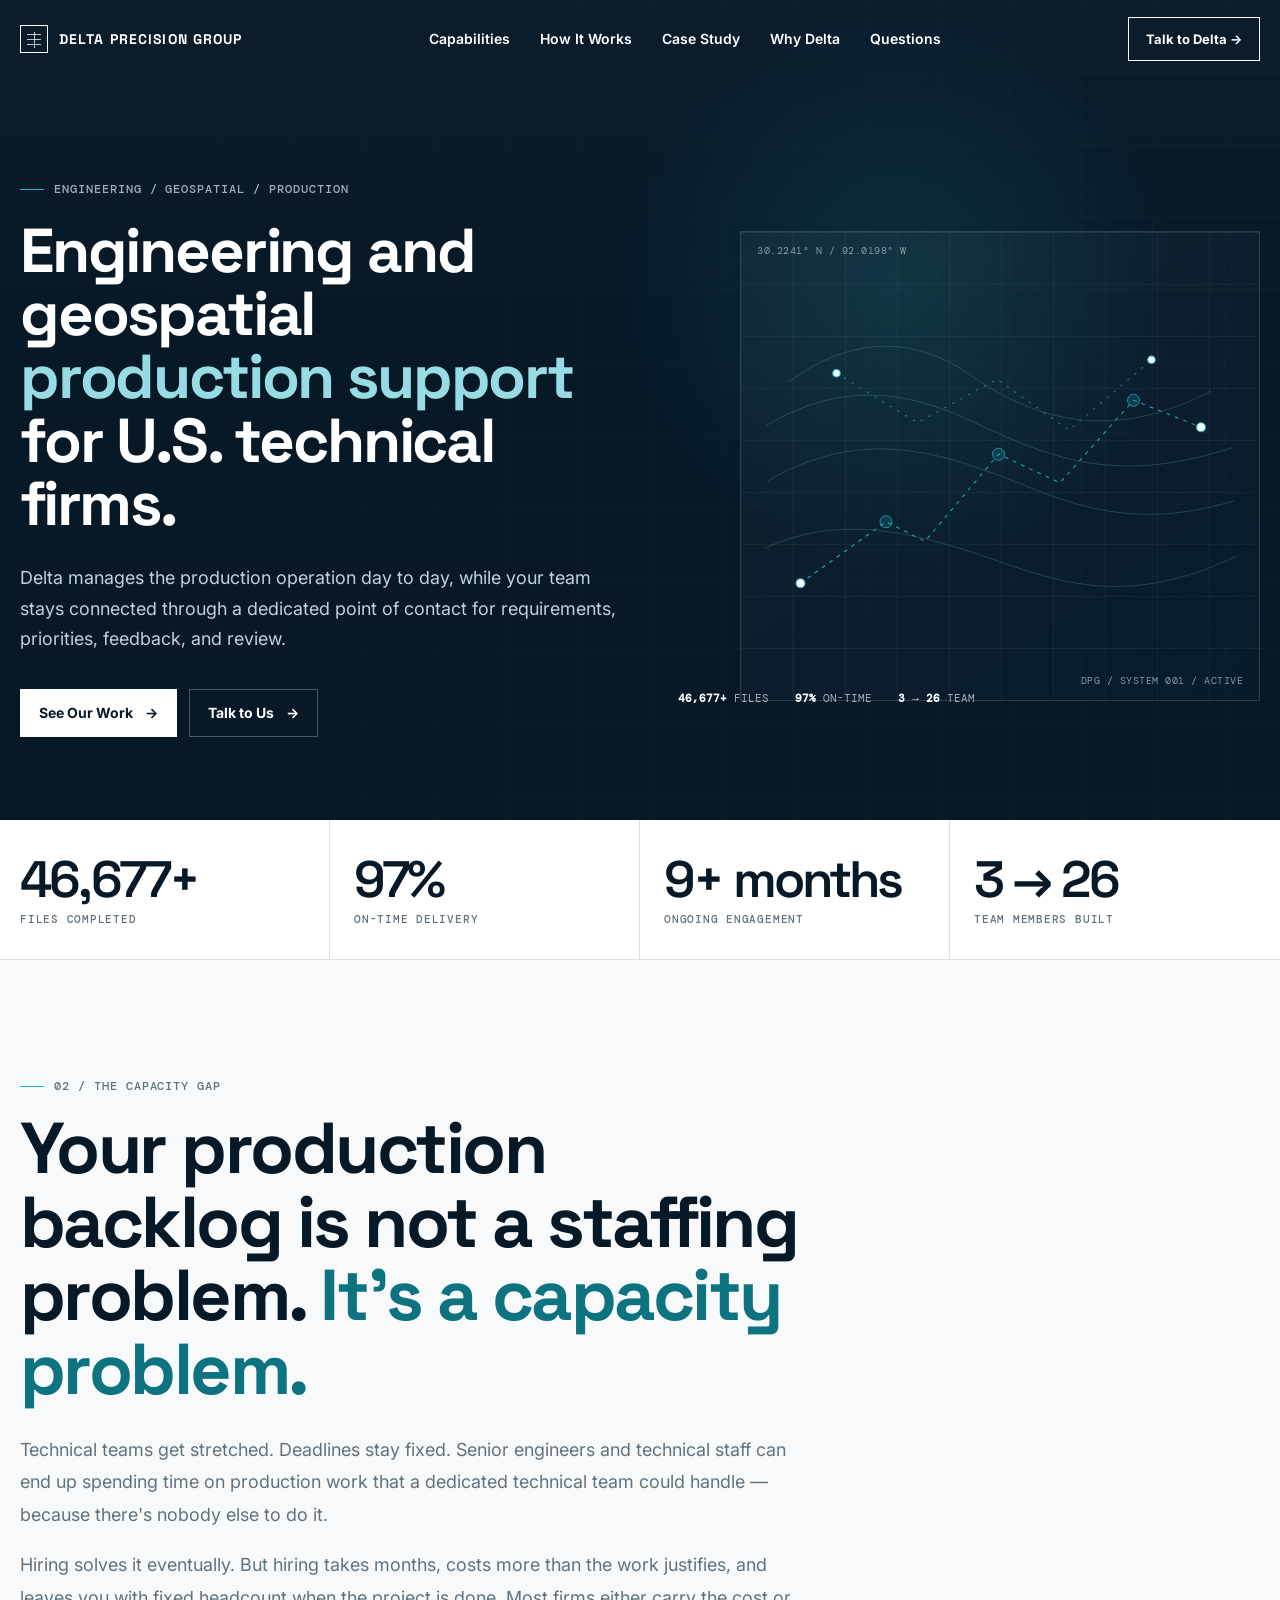
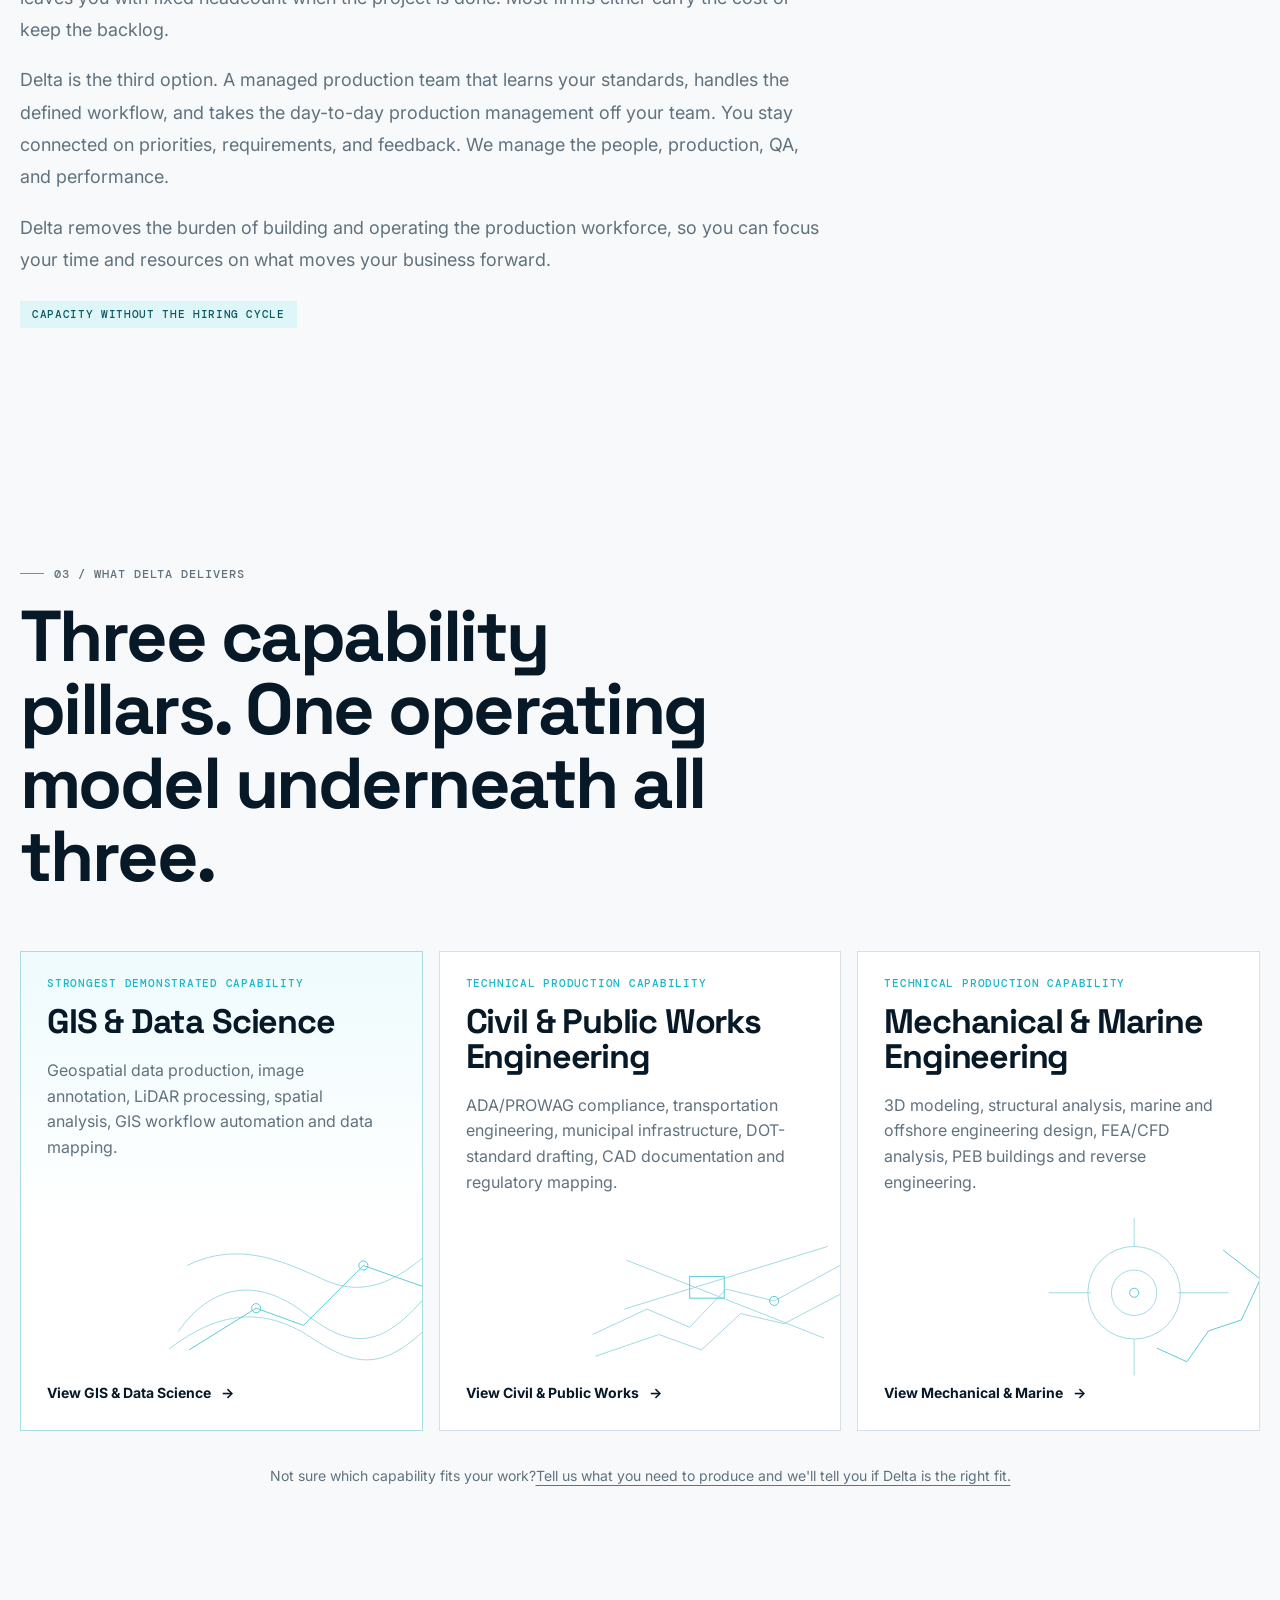
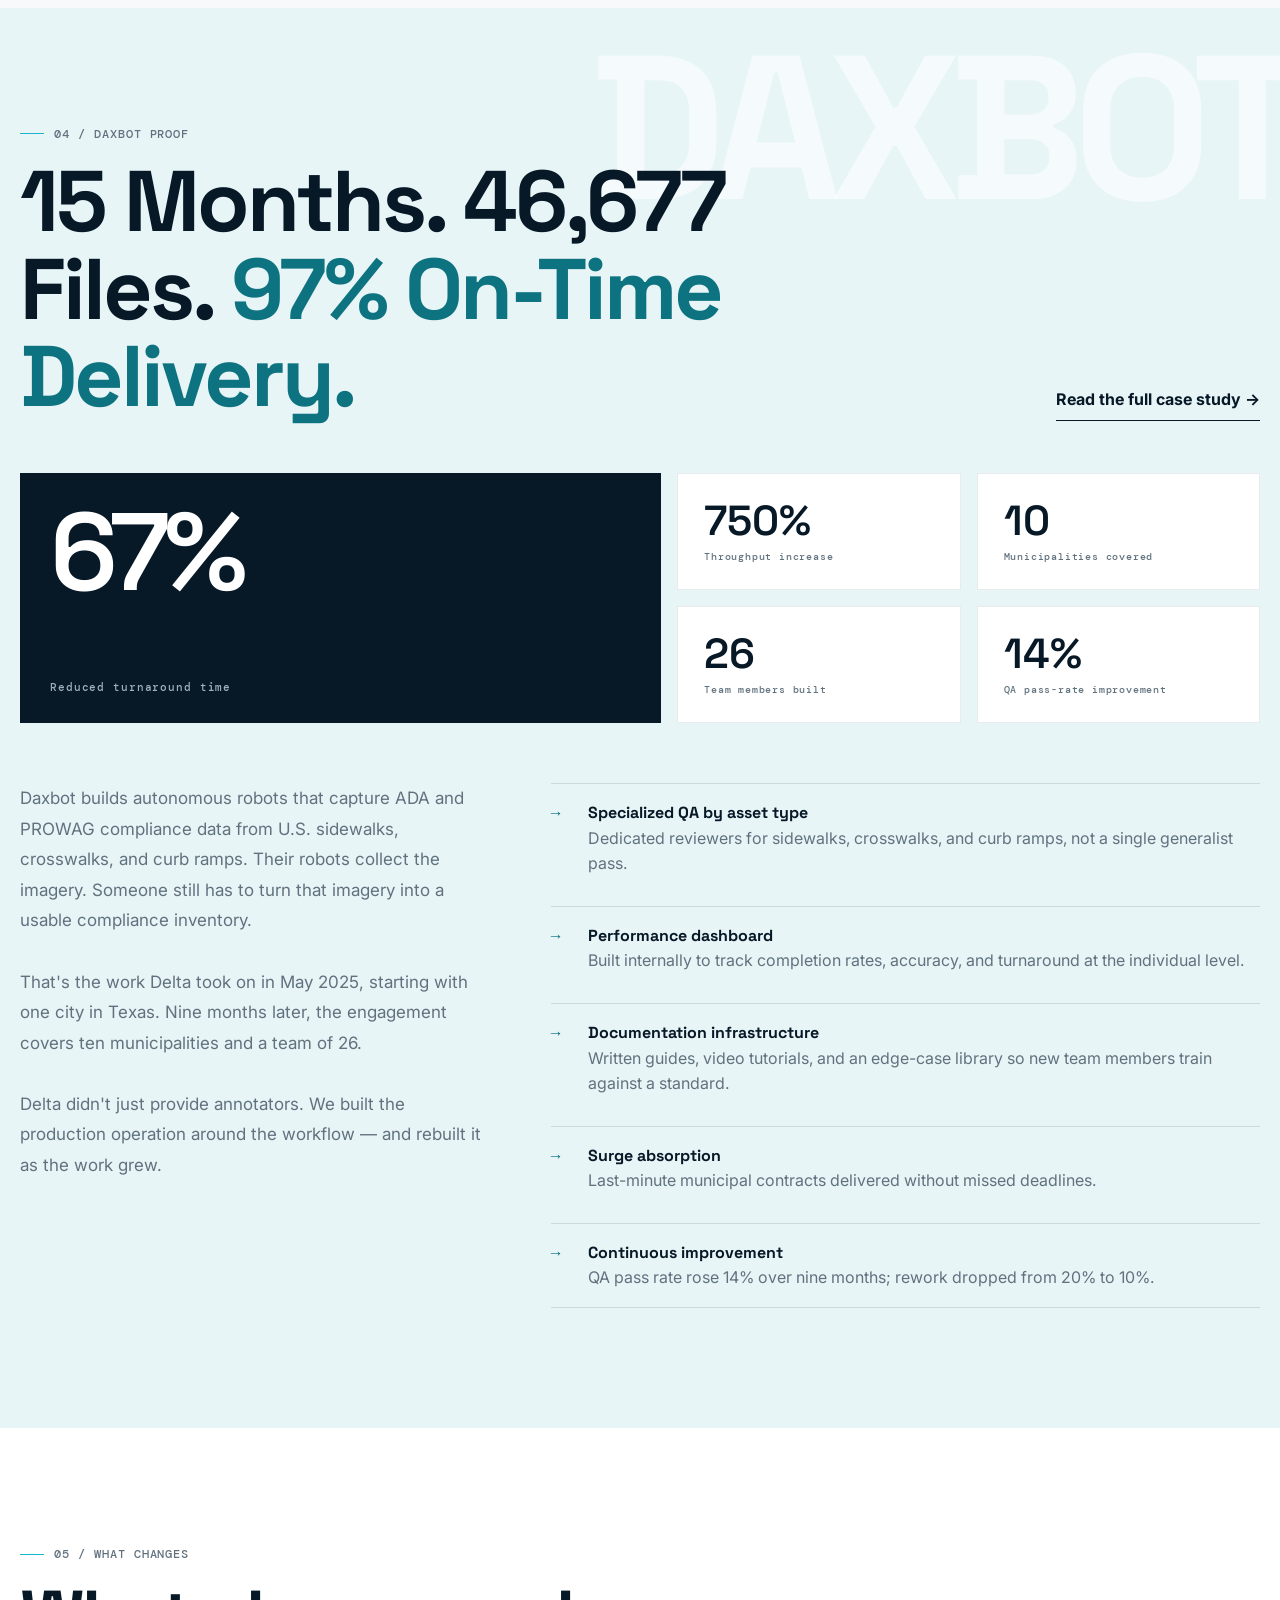
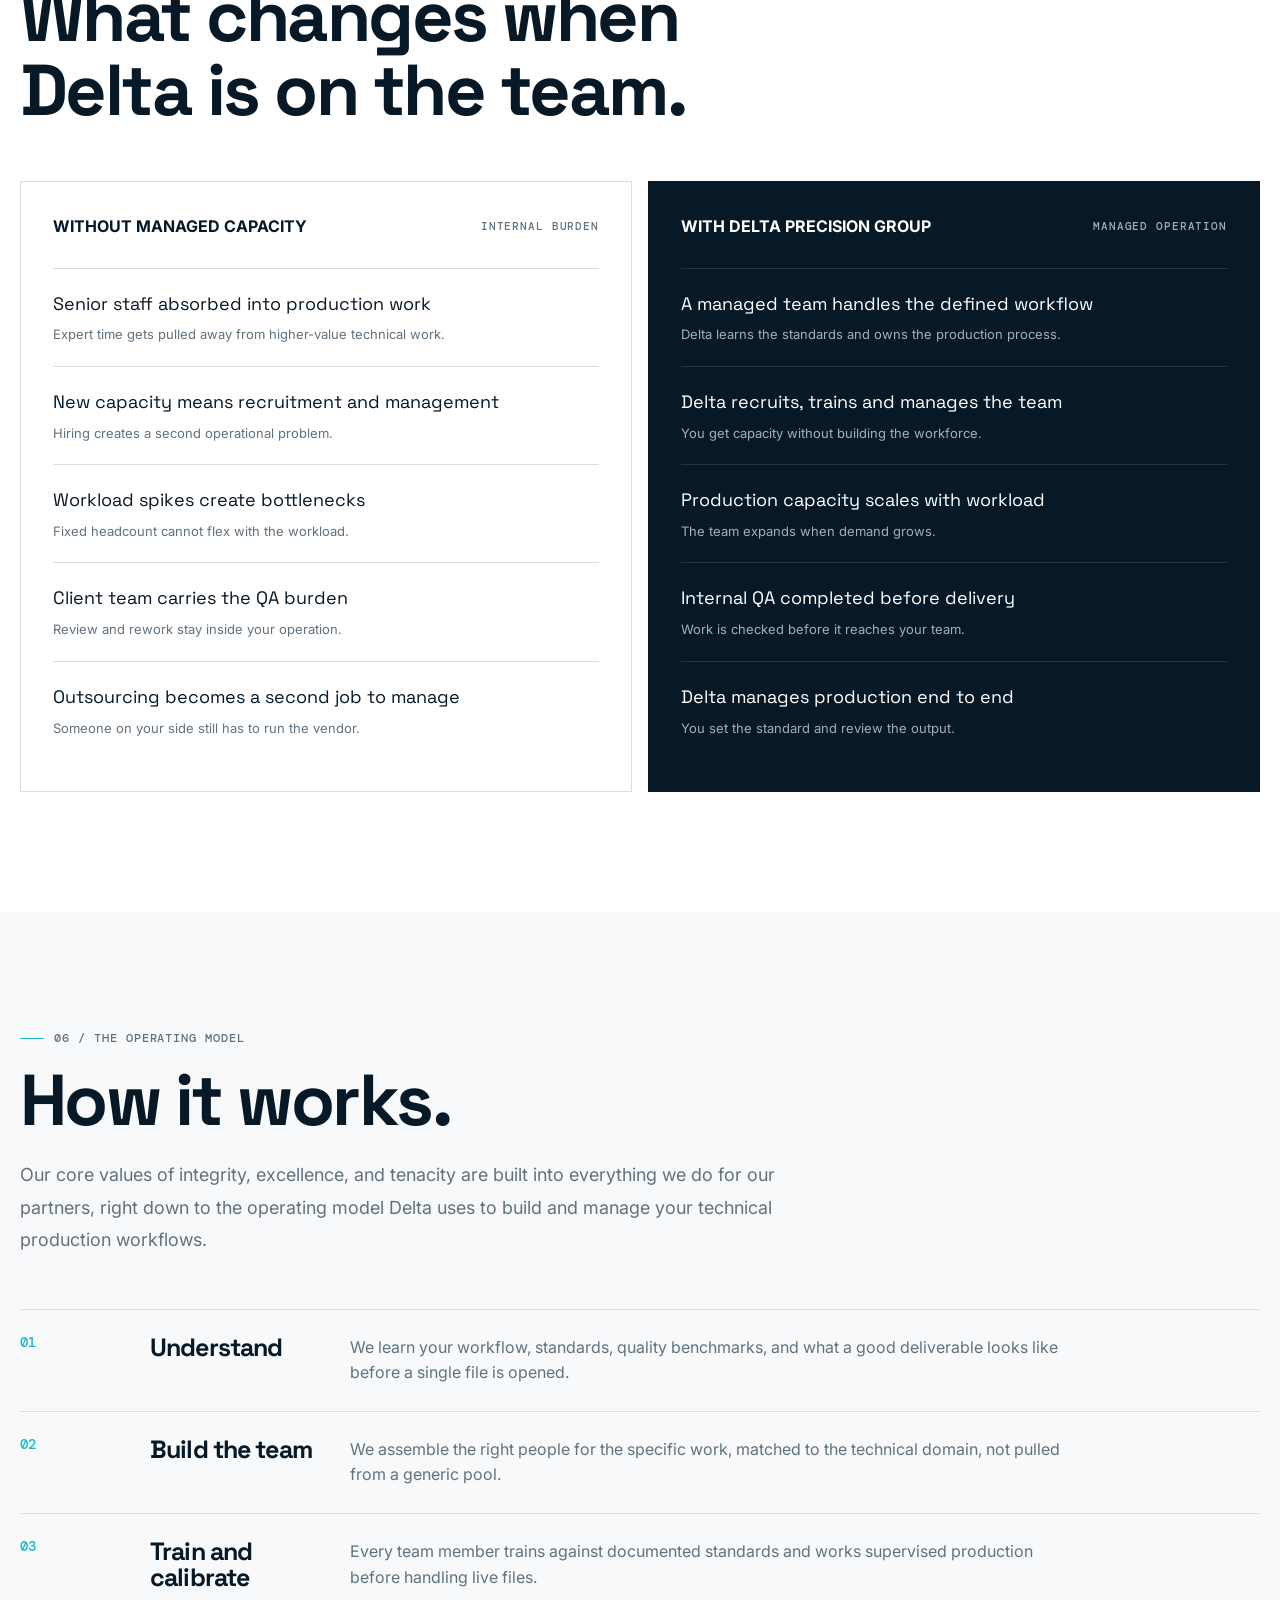
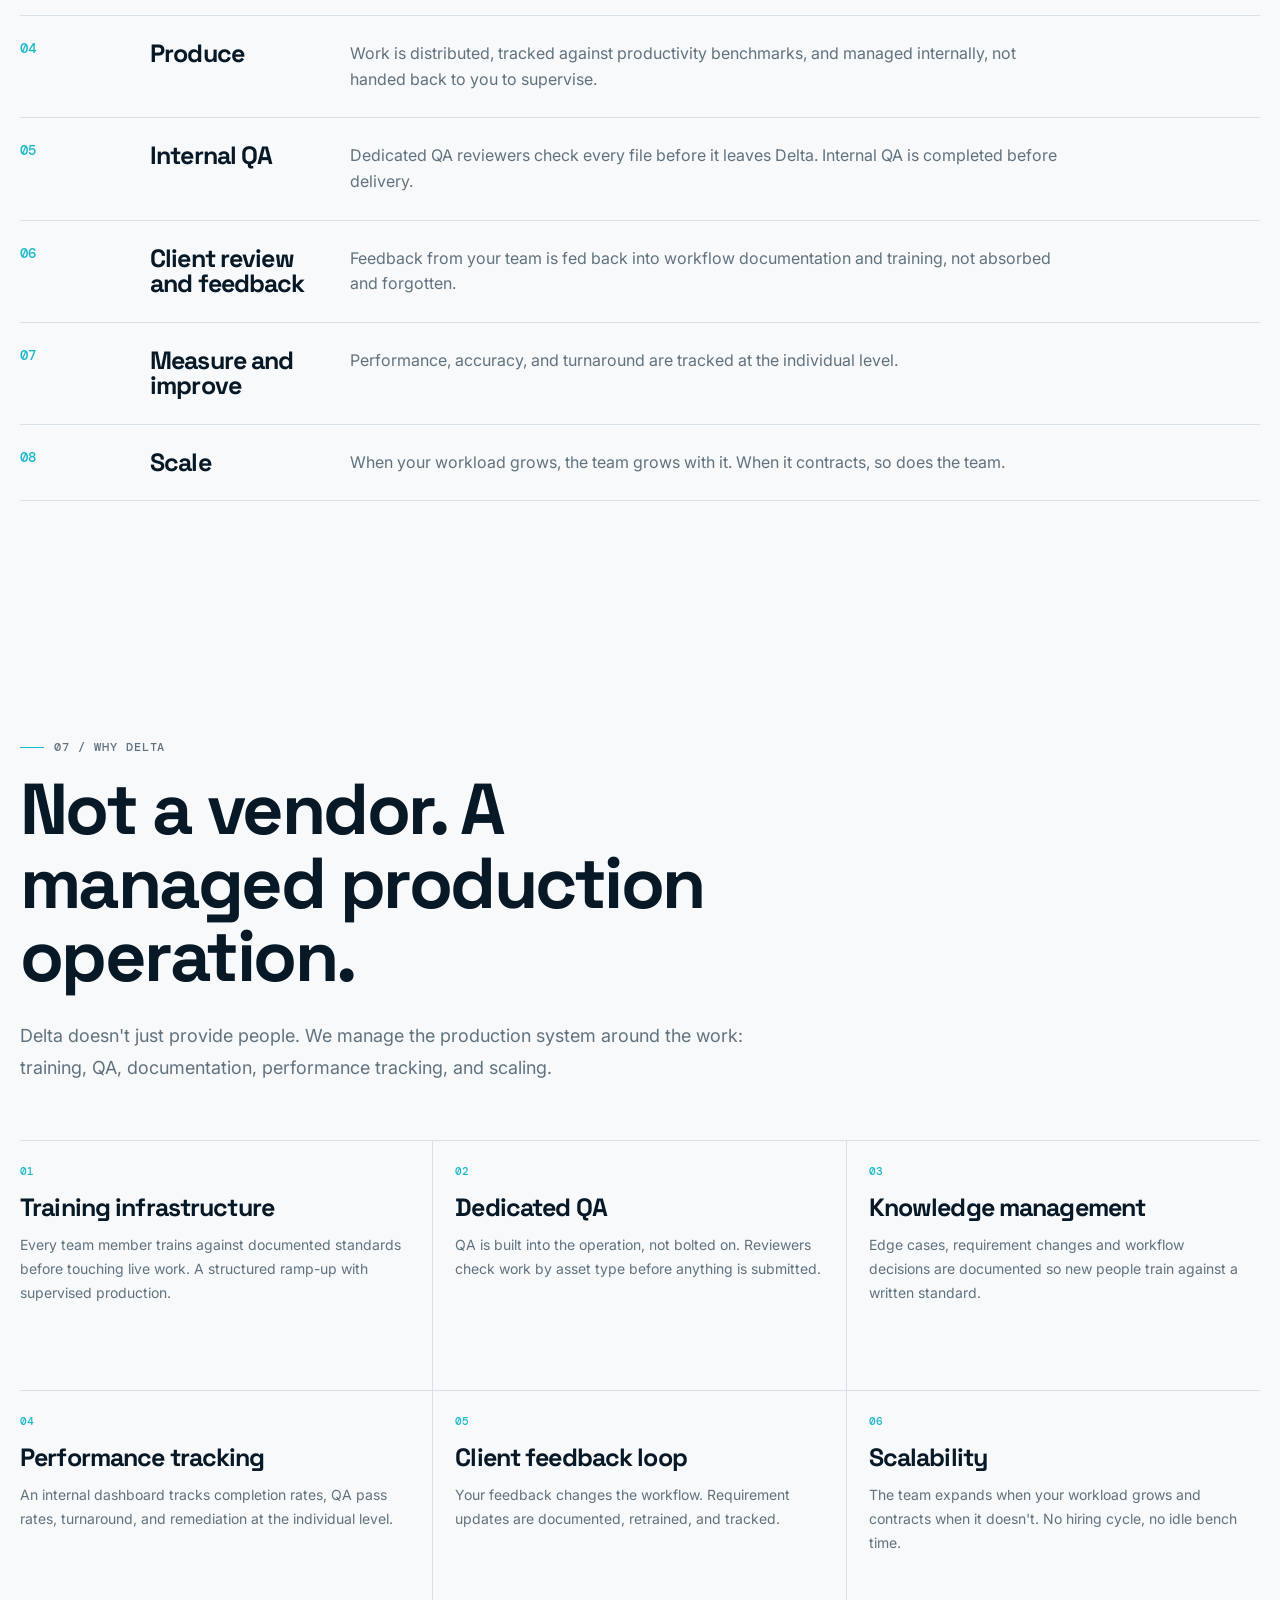
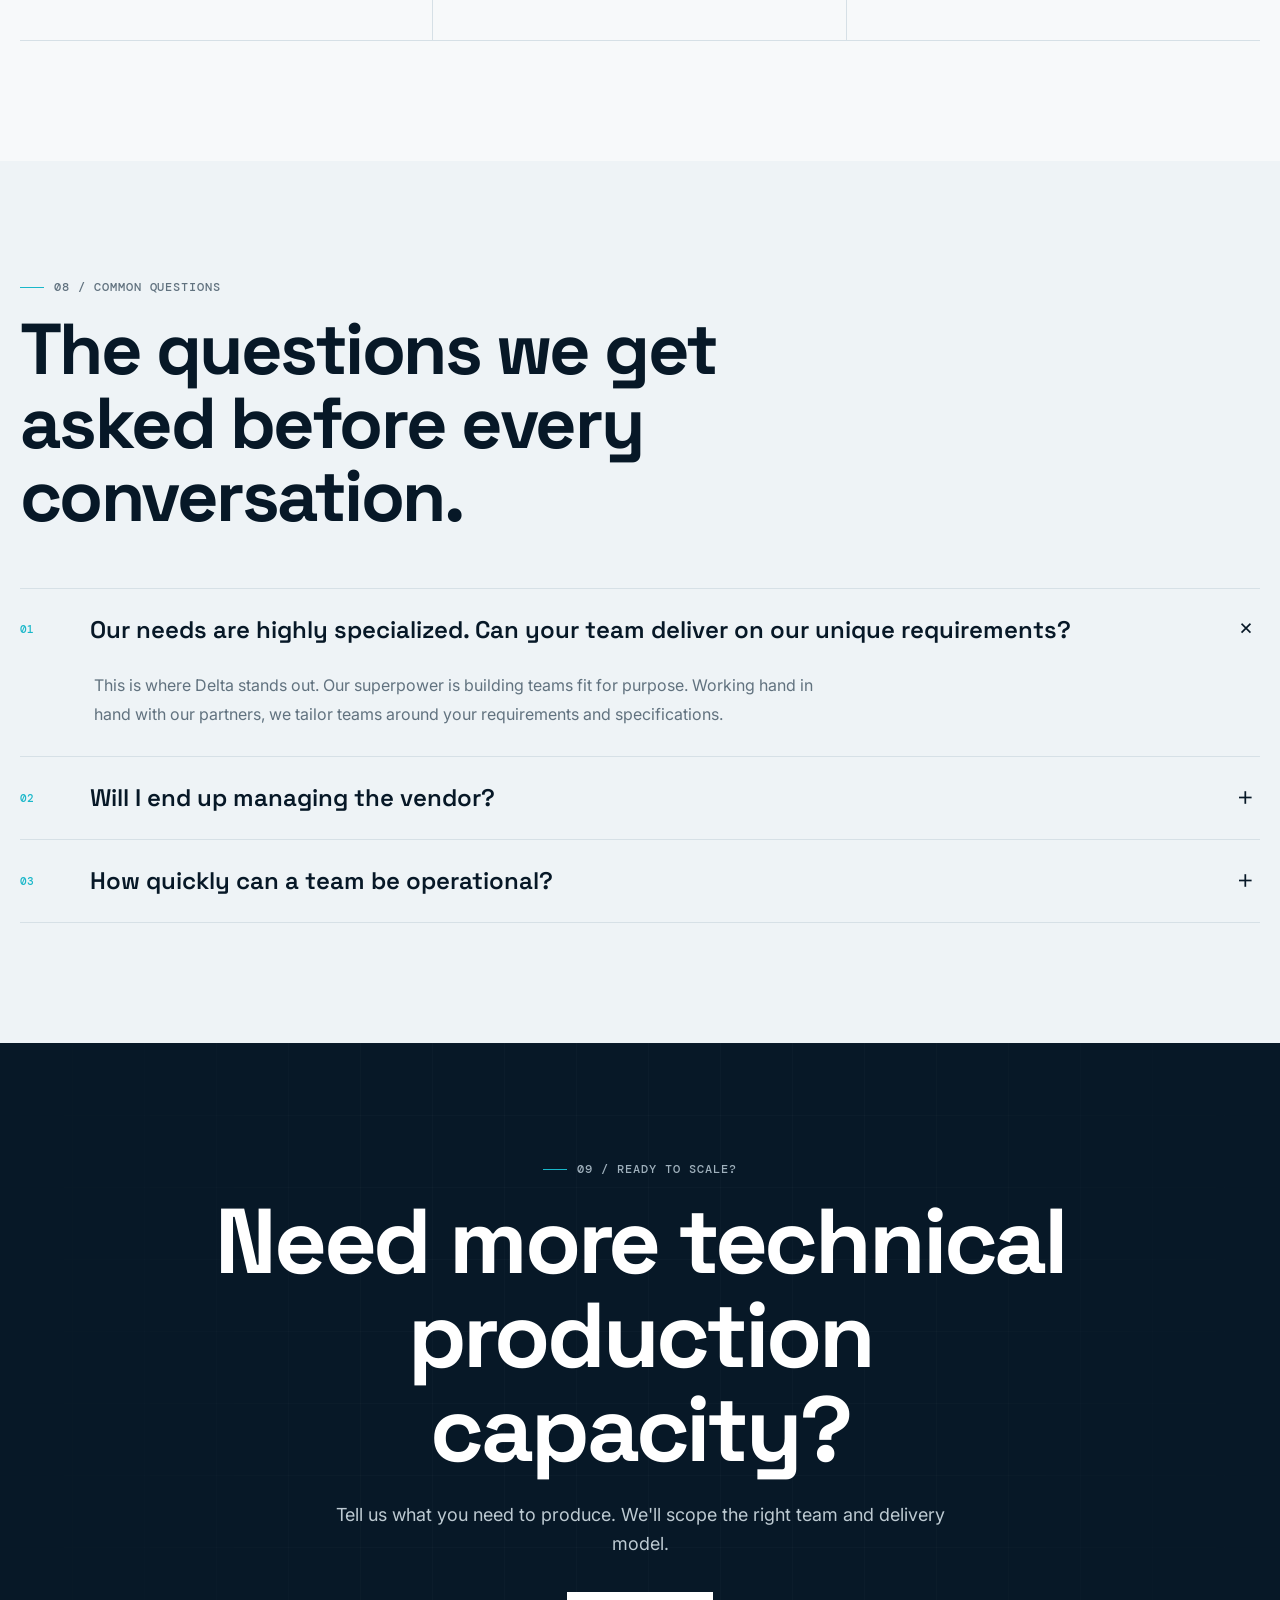
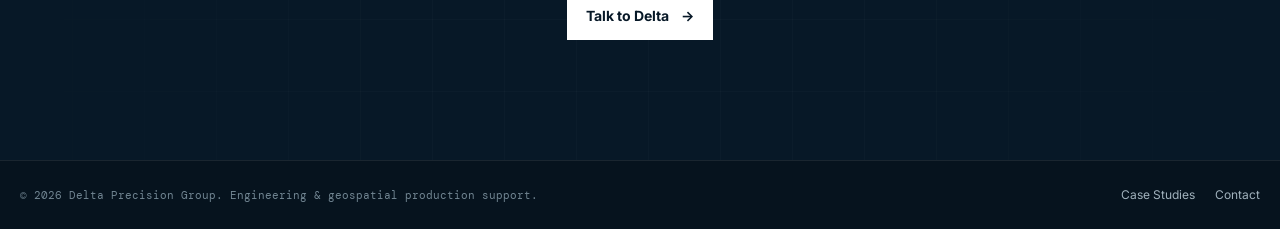
==== commit 009652f0: "Adjust h1 font size in mockup3.html" ====
--- a/mockup3.html
+++ b/mockup3.html
@@ -146,7 +146,7 @@
     .hero .eyebrow{color:#9fb0bc}
     .hero h1{
       margin-top:24px;
-      font-size:clamp(52px,7vw,94px);
+      font-size:clamp(52px,7vw,62px);
       max-width:780px;
     }
     .hero h1 span{color:#97dce4}
